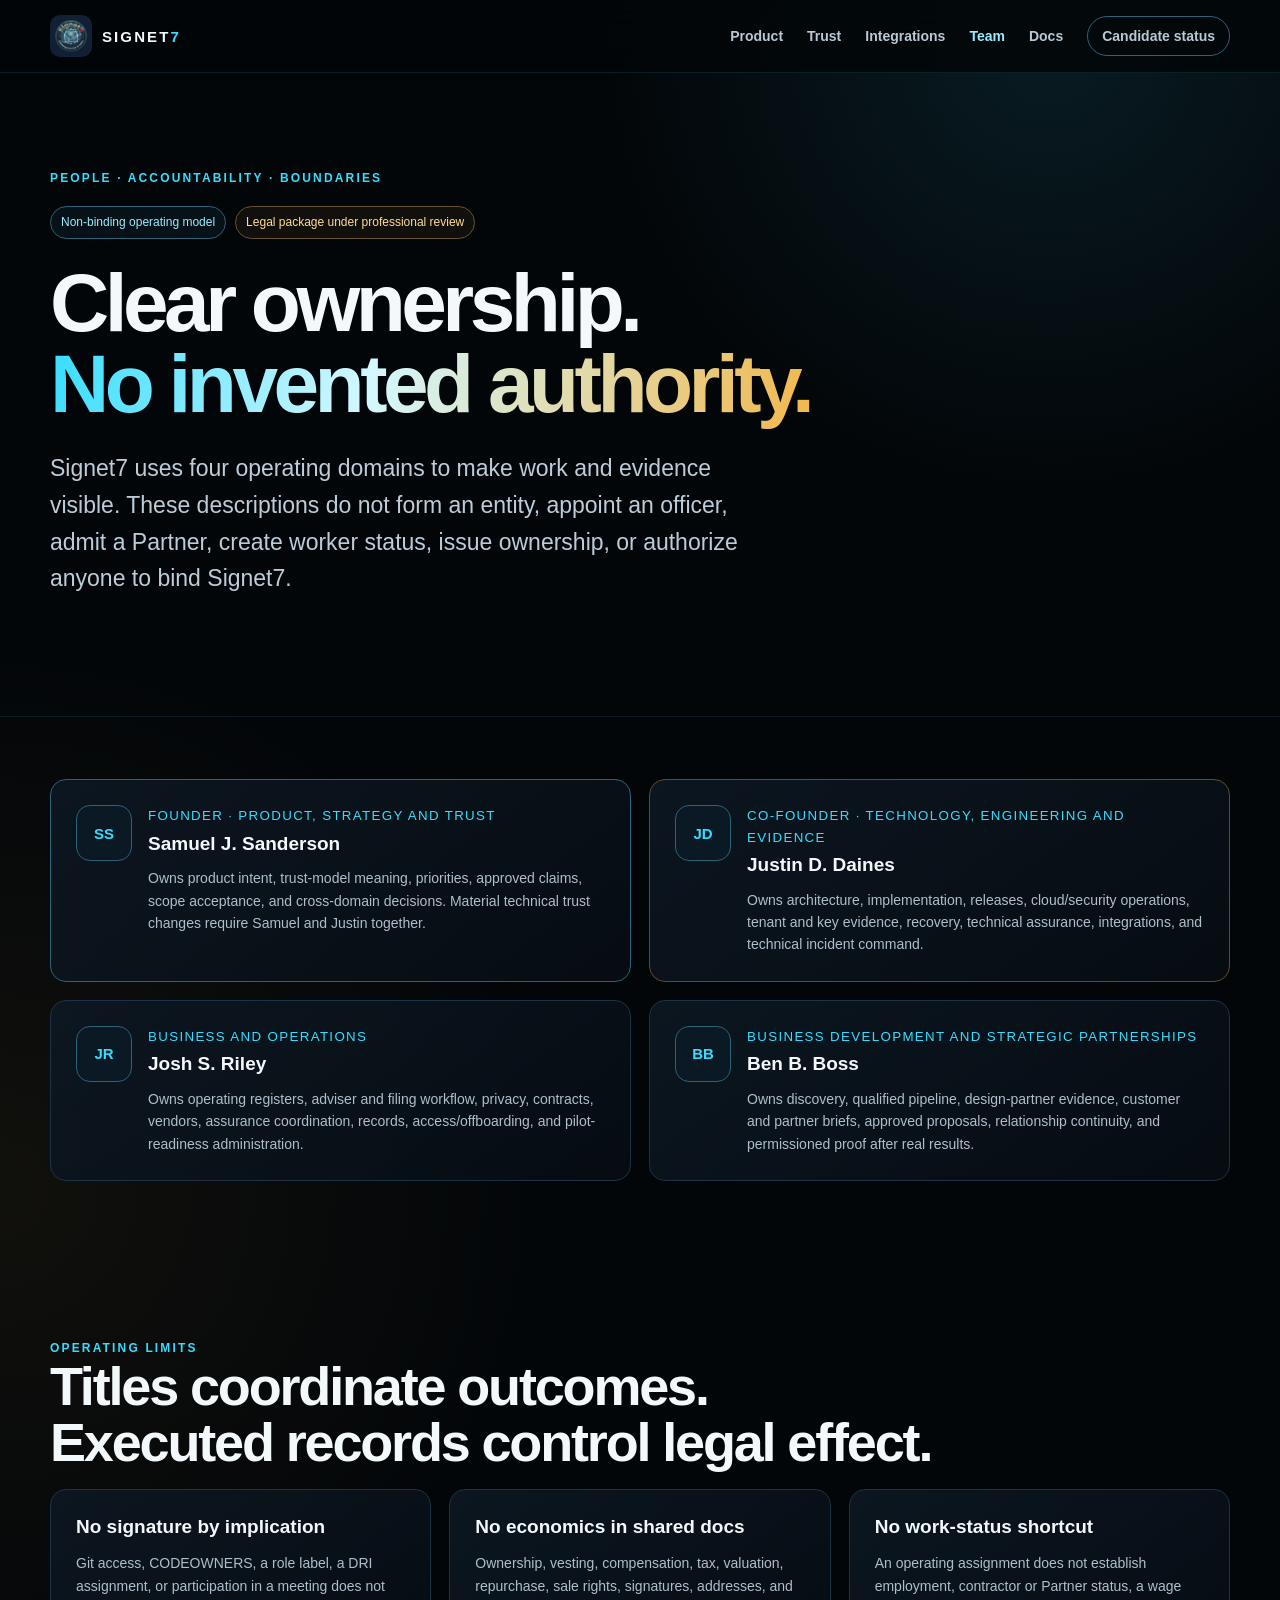
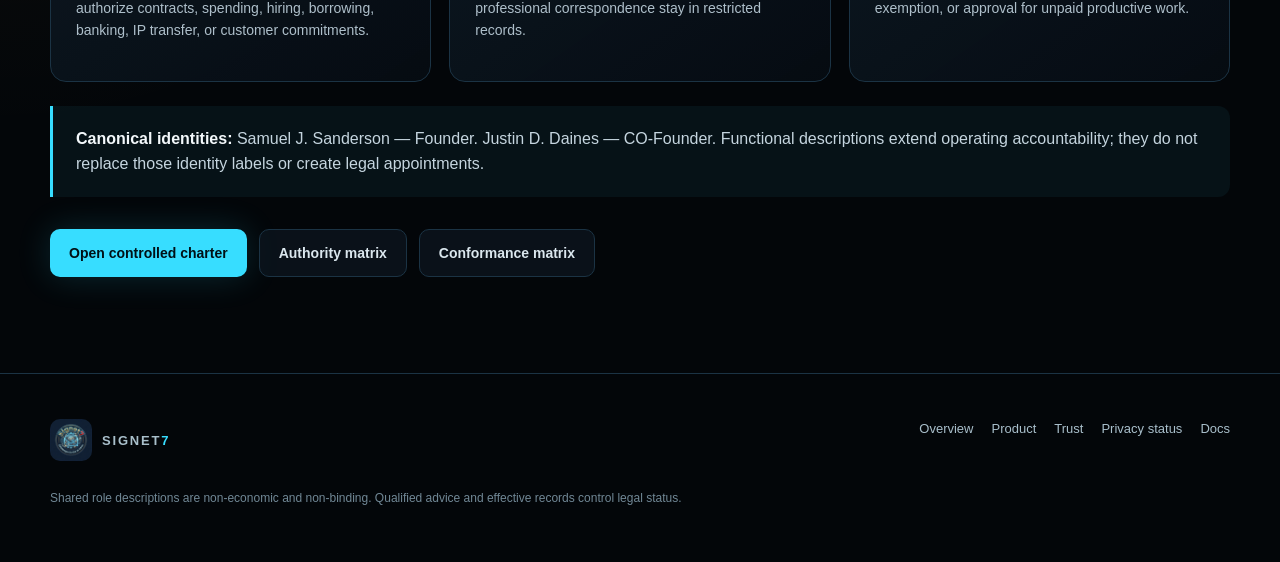
==== about.html @ 8a19af4c "Initial public site: sanitized export of Signet7 www/ for signet7.io" ====
<!doctype html>
<html lang="en">
<head>
  <meta charset="utf-8">
  <meta name="viewport" content="width=device-width,initial-scale=1">
  <meta name="description" content="Signet7 operating accountability domains and legal authority boundaries.">
  <meta name="theme-color" content="#030609">
  <title>Team and Accountability | Signet7</title>
  <link rel="icon" type="image/png" href="assets/favicon.png">
  <link rel="apple-touch-icon" href="assets/apple-touch-icon.png">
  <link rel="stylesheet" href="assets/site.css">
</head>
<body>
  <header class="site-header">
    <nav class="nav container" aria-label="Primary">
      <a class="brand" href="index.html"><img src="assets/apple-touch-icon.png" alt=""><span>SIGNET<strong>7</strong></span></a>
      <div class="nav-links"><a href="product.html">Product</a><a href="trust.html">Trust</a><a href="integrations.html">Integrations</a><a href="about.html" aria-current="page">Team</a><a href="docs.html">Docs</a><a class="nav-cta" href="docs.html">Candidate status</a></div>
    </nav>
  </header>

  <main>
    <section class="section">
      <div class="container">
        <div class="eyebrow">People · accountability · boundaries</div>
        <div class="badge-row"><span class="badge cyan">Non-binding operating model</span><span class="badge gold">Legal package under professional review</span></div>
        <h1>Clear ownership.<br><span class="gradient-text">No invented authority.</span></h1>
        <p class="hero-copy">Signet7 uses four operating domains to make work and evidence visible. These descriptions do not form an entity, appoint an officer, admit a Partner, create worker status, issue ownership, or authorize anyone to bind Signet7.</p>
      </div>
    </section>

    <section class="section tight section-line">
      <div class="container grid-2">
        <article class="card hot person"><div class="avatar">SS</div><div><small>Founder · product, strategy and trust</small><h3>Samuel J. Sanderson</h3><p>Owns product intent, trust-model meaning, priorities, approved claims, scope acceptance, and cross-domain decisions. Material technical trust changes require Samuel and Justin together.</p></div></article>
        <article class="card gold person"><div class="avatar">JD</div><div><small>CO-Founder · technology, engineering and evidence</small><h3>Justin D. Daines</h3><p>Owns architecture, implementation, releases, cloud/security operations, tenant and key evidence, recovery, technical assurance, integrations, and technical incident command.</p></div></article>
        <article class="card person"><div class="avatar">JR</div><div><small>Business and operations</small><h3>Josh S. Riley</h3><p>Owns operating registers, adviser and filing workflow, privacy, contracts, vendors, assurance coordination, records, access/offboarding, and pilot-readiness administration.</p></div></article>
        <article class="card person"><div class="avatar">BB</div><div><small>Business development and strategic partnerships</small><h3>Ben B. Boss</h3><p>Owns discovery, qualified pipeline, design-partner evidence, customer and partner briefs, approved proposals, relationship continuity, and permissioned proof after real results.</p></div></article>
      </div>
    </section>

    <section class="section">
      <div class="container">
        <div class="eyebrow">Operating limits</div>
        <h2>Titles coordinate outcomes.<br>Executed records control legal effect.</h2>
        <div class="grid-3">
          <article class="card"><h3>No signature by implication</h3><p>Git access, CODEOWNERS, a role label, a DRI assignment, or participation in a meeting does not authorize contracts, spending, hiring, borrowing, banking, IP transfer, or customer commitments.</p></article>
          <article class="card"><h3>No economics in shared docs</h3><p>Ownership, vesting, compensation, tax, valuation, repurchase, sale rights, signatures, addresses, and professional correspondence stay in restricted records.</p></article>
          <article class="card"><h3>No work-status shortcut</h3><p>An operating assignment does not establish employment, contractor or Partner status, a wage exemption, or approval for unpaid productive work.</p></article>
        </div>
        <div class="notice" style="margin-top:24px"><strong>Canonical identities:</strong> Samuel J. Sanderson — Founder. Justin D. Daines — CO-Founder. Functional descriptions extend operating accountability; they do not replace those identity labels or create legal appointments.</div>
        <div class="actions"><a class="button primary" href="docs.html">Open controlled charter</a><a class="button secondary" href="docs.html">Authority matrix</a><a class="button secondary" href="docs.html">Conformance matrix</a></div>
      </div>
    </section>
  </main>

  <footer class="footer"><div class="container footer-grid"><div><a class="brand" href="index.html"><img src="assets/apple-touch-icon.png" alt=""><span>SIGNET<strong>7</strong></span></a><div class="legal-note">Shared role descriptions are non-economic and non-binding. Qualified advice and effective records control legal status.</div></div><div class="footer-links"><a href="index.html">Overview</a><a href="product.html">Product</a><a href="trust.html">Trust</a><a href="privacy.html">Privacy status</a><a href="docs.html">Docs</a></div></div></footer>
</body>
</html>
---- assets/site.css ----
:root {
  --ink: #030609;
  --ink-2: #071019;
  --panel: #0a121b;
  --panel-2: #0d1823;
  --line: #1b3344;
  --line-hot: #2b637a;
  --text: #f3f8fb;
  --muted: #93a9b8;
  --cyan: #37ddff;
  --cyan-soft: #9aecff;
  --gold: #f2b84b;
  --orange: #ff7a2f;
  --green: #59d99e;
  --red: #ff7c80;
  --max: 1180px;
}

* { box-sizing: border-box; }
html { scroll-behavior: smooth; }
body {
  margin: 0;
  background:
    radial-gradient(circle at 82% 2%, rgba(55, 221, 255, .10), transparent 28rem),
    radial-gradient(circle at 0 55%, rgba(242, 184, 75, .06), transparent 34rem),
    var(--ink);
  color: var(--text);
  font-family: Inter, "Segoe UI", Arial, sans-serif;
  line-height: 1.6;
  -webkit-font-smoothing: antialiased;
}

a { color: inherit; }
a:focus-visible { outline: 3px solid var(--gold); outline-offset: 4px; border-radius: 4px; }
img { max-width: 100%; }
.container { width: min(calc(100% - 40px), var(--max)); margin: 0 auto; }

.site-header {
  position: sticky;
  top: 0;
  z-index: 50;
  background: rgba(3, 6, 9, .86);
  border-bottom: 1px solid rgba(55, 221, 255, .12);
  backdrop-filter: blur(18px);
}
.nav {
  min-height: 72px;
  display: flex;
  align-items: center;
  justify-content: space-between;
  gap: 28px;
}
.brand {
  display: inline-flex;
  align-items: center;
  gap: 10px;
  text-decoration: none;
  font: 800 15px/1 Montserrat, "Segoe UI", Arial, sans-serif;
  letter-spacing: .14em;
}
.brand img { width: 42px; height: 42px; border-radius: 10px; object-fit: cover; }
.brand strong { color: var(--cyan); }
.nav-links { display: flex; align-items: center; gap: 24px; }
.nav-links a { color: #b9c9d4; text-decoration: none; font-size: 14px; font-weight: 650; }
.nav-links a:hover, .nav-links a[aria-current="page"] { color: var(--cyan-soft); }
.nav-cta { border: 1px solid var(--line-hot); border-radius: 999px; padding: 8px 14px; }

.hero { min-height: 760px; display: grid; align-items: center; padding: 90px 0 72px; }
.hero-grid { display: grid; grid-template-columns: 1.16fr .84fr; gap: 64px; align-items: center; }
.eyebrow { color: var(--cyan); text-transform: uppercase; letter-spacing: .18em; font-size: 12px; font-weight: 850; }
.badge-row { display: flex; flex-wrap: wrap; gap: 9px; margin: 18px 0 24px; }
.badge { border: 1px solid var(--line); border-radius: 999px; color: #b8cbd7; padding: 6px 10px; font-size: 12px; }
.badge.cyan { color: var(--cyan-soft); border-color: var(--line-hot); background: rgba(55, 221, 255, .055); }
.badge.gold { color: #ffdc94; border-color: #66522d; background: rgba(242, 184, 75, .055); }
h1, h2, h3 { font-family: Montserrat, "Segoe UI", Arial, sans-serif; }
h1 { font-size: clamp(48px, 7vw, 82px); line-height: .98; letter-spacing: -.055em; margin: 0 0 26px; }
h2 { font-size: clamp(32px, 4.5vw, 54px); line-height: 1.04; letter-spacing: -.04em; margin: 0 0 18px; }
h3 { font-size: 19px; line-height: 1.25; margin: 0 0 12px; }
.gradient-text { background: linear-gradient(100deg, var(--cyan), #d3f8ff 42%, var(--gold)); color: transparent; -webkit-background-clip: text; background-clip: text; }
.hero-copy { color: #bccdd8; font-size: clamp(18px, 2.1vw, 23px); max-width: 720px; }
.actions { display: flex; flex-wrap: wrap; gap: 12px; margin-top: 32px; }
.button { display: inline-flex; align-items: center; justify-content: center; min-height: 48px; padding: 0 19px; border-radius: 10px; text-decoration: none; font-weight: 800; font-size: 14px; }
.button.primary { background: var(--cyan); color: #001016; box-shadow: 0 0 34px rgba(55, 221, 255, .16); }
.button.secondary { border: 1px solid var(--line); color: #dbe7ee; background: rgba(12, 22, 31, .76); }
.button:hover { transform: translateY(-1px); }

.evidence-card { position: relative; border: 1px solid var(--line-hot); border-radius: 22px; background: linear-gradient(145deg, rgba(13, 24, 35, .96), rgba(5, 10, 15, .98)); padding: 28px; box-shadow: 0 34px 100px rgba(0, 0, 0, .4); }
.evidence-card::before { content: ""; position: absolute; inset: -1px; border-radius: 22px; padding: 1px; background: linear-gradient(145deg, rgba(55,221,255,.5), transparent 45%, rgba(242,184,75,.26)); pointer-events: none; mask: linear-gradient(#000 0 0) content-box, linear-gradient(#000 0 0); mask-composite: exclude; }
.terminal-head { display: flex; align-items: center; justify-content: space-between; color: #7f98a8; font: 12px/1.2 Consolas, monospace; border-bottom: 1px solid var(--line); padding-bottom: 15px; }
.dots { display: flex; gap: 6px; }
.dots i { width: 8px; height: 8px; border-radius: 50%; background: #284050; }
.signal { display: grid; grid-template-columns: auto 1fr; gap: 13px; padding: 17px 0; border-bottom: 1px solid #142736; }
.signal:last-child { border-bottom: 0; }
.signal code { color: var(--gold); font-size: 12px; }
.signal b { display: block; font-size: 14px; margin-bottom: 2px; }
.signal span { display: block; color: var(--muted); font-size: 12px; }
.signal .ok { color: var(--green); }

.section { padding: 96px 0; }
.section.tight { padding: 62px 0; }
.section-line { border-top: 1px solid rgba(55,221,255,.10); }
.section-intro { max-width: 760px; color: #b3c5d1; font-size: 18px; margin-bottom: 42px; }
.grid-2 { display: grid; grid-template-columns: repeat(2, 1fr); gap: 18px; }
.grid-3 { display: grid; grid-template-columns: repeat(3, 1fr); gap: 18px; }
.grid-4 { display: grid; grid-template-columns: repeat(4, 1fr); gap: 18px; }
.card { border: 1px solid var(--line); border-radius: 16px; padding: 25px; background: linear-gradient(145deg, rgba(13, 24, 35, .88), rgba(6, 12, 18, .95)); }
.card.hot { border-color: var(--line-hot); }
.card.gold { border-color: #5e4c2c; }
.card p, .card li { color: #aebfca; font-size: 14px; }
.card ul { margin: 14px 0 0; padding-left: 20px; }
.card li { margin-bottom: 8px; }
.icon { width: 38px; height: 38px; display: grid; place-items: center; border: 1px solid var(--line-hot); border-radius: 10px; color: var(--cyan); background: rgba(55,221,255,.06); font: 800 13px/1 Consolas, monospace; margin-bottom: 18px; }

.flow { display: grid; grid-template-columns: repeat(5, 1fr); gap: 8px; }
.flow-step { position: relative; min-height: 156px; padding: 20px; border: 1px solid var(--line); border-radius: 14px; background: rgba(10, 18, 27, .78); }
.flow-step:not(:last-child)::after { content: "→"; position: absolute; top: 50%; right: -13px; color: var(--cyan); font-weight: 900; z-index: 2; }
.flow-step b { display: block; color: var(--cyan-soft); text-transform: uppercase; letter-spacing: .12em; font-size: 11px; margin-bottom: 9px; }
.flow-step span { color: #afc0cb; font-size: 13px; }

.truth-grid { display: grid; grid-template-columns: 1fr 1fr; gap: 22px; }
.truth { border-radius: 18px; padding: 28px; }
.truth.yes { border: 1px solid #245a47; background: rgba(38, 116, 82, .08); }
.truth.no { border: 1px solid #604328; background: rgba(176, 105, 37, .07); }
.truth h3 { color: var(--green); }
.truth.no h3 { color: var(--gold); }
.truth ul { margin: 15px 0 0; padding-left: 20px; }
.truth li { color: #b4c5cf; margin-bottom: 8px; }

.notice { border-left: 3px solid var(--cyan); background: rgba(55,221,255,.055); border-radius: 0 12px 12px 0; padding: 20px 23px; color: #c5d5df; }
.notice.gold { border-color: var(--gold); background: rgba(242,184,75,.055); }
.notice strong { color: var(--text); }

.person { display: grid; grid-template-columns: 56px 1fr; gap: 16px; align-items: start; }
.avatar { width: 56px; height: 56px; border: 1px solid var(--line-hot); border-radius: 14px; display: grid; place-items: center; color: var(--cyan); font: 850 15px/1 Montserrat, sans-serif; background: #0a1923; }
.person small { display: block; color: var(--cyan); text-transform: uppercase; letter-spacing: .1em; margin-bottom: 5px; }
.person p { margin: 7px 0 0; }

.footer { border-top: 1px solid var(--line); padding: 45px 0 54px; color: #8097a6; }
.footer-grid { display: grid; grid-template-columns: 1.2fr .8fr; gap: 30px; }
.footer-links { display: flex; flex-wrap: wrap; justify-content: flex-end; gap: 18px; }
.footer a { color: #a9bfcb; text-decoration: none; font-size: 13px; }
.legal-note { margin-top: 20px; font-size: 12px; color: #718896; }

.prose { max-width: 820px; }
.prose p, .prose li { color: #b7c8d2; }
.prose h2 { margin-top: 58px; }
.prose h3 { margin-top: 30px; }
.prose a { color: var(--cyan-soft); }

.page-hero { padding: 118px 0 82px; border-bottom: 1px solid rgba(55,221,255,.10); }
.page-hero h1 { max-width: 900px; }
.page-hero .hero-copy { max-width: 820px; }
.page-band { padding: 34px 0; border-bottom: 1px solid rgba(55,221,255,.10); background: rgba(7,16,25,.62); }
.proof-rail { display: grid; grid-template-columns: repeat(4, 1fr); gap: 12px; }
.proof-item { min-height: 112px; padding: 18px; border: 1px solid var(--line); border-radius: 12px; background: rgba(10,18,27,.75); }
.proof-item b { display: block; color: var(--cyan-soft); font: 800 11px/1.4 Consolas, monospace; letter-spacing: .09em; text-transform: uppercase; }
.proof-item span { display: block; margin-top: 8px; color: var(--muted); font-size: 12px; }
.split { display: grid; grid-template-columns: 1.05fr .95fr; gap: 46px; align-items: start; }
.code-panel { overflow: hidden; border: 1px solid var(--line-hot); border-radius: 16px; background: #061019; box-shadow: 0 26px 70px rgba(0,0,0,.36); }
.code-head { padding: 13px 17px; border-bottom: 1px solid var(--line); color: #7f98a8; font: 11px/1.4 Consolas, monospace; letter-spacing: .08em; text-transform: uppercase; }
.code-panel pre { margin: 0; padding: 22px; overflow-x: auto; color: #c9d9e2; font: 13px/1.7 Consolas, monospace; }
.code-panel pre:focus-visible { outline: 3px solid var(--gold); outline-offset: -4px; }
.scope-list { display: grid; gap: 10px; margin-top: 24px; }
.scope-row { display: grid; grid-template-columns: 92px 1fr; gap: 16px; padding: 15px 0; border-bottom: 1px solid var(--line); }
.scope-row b { color: var(--cyan-soft); font: 800 11px/1.5 Consolas, monospace; letter-spacing: .06em; text-transform: uppercase; }
.scope-row span { color: #afc1cc; font-size: 14px; }
.doc-list { display: grid; gap: 12px; }
.doc-link { display: grid; grid-template-columns: 52px 1fr auto; gap: 17px; align-items: center; padding: 18px; border: 1px solid var(--line); border-radius: 13px; text-decoration: none; background: rgba(10,18,27,.72); }
.doc-link:hover { border-color: var(--line-hot); background: rgba(13,24,35,.9); }
.doc-link .doc-num { width: 42px; height: 42px; display: grid; place-items: center; border: 1px solid var(--line-hot); border-radius: 10px; color: var(--cyan); font: 800 11px/1 Consolas, monospace; }
.doc-link b { display: block; color: var(--text); }
.doc-link small { display: block; color: var(--muted); margin-top: 3px; }
.doc-link .arrow { color: var(--cyan); font-weight: 900; }
.status-key { display: inline-flex; align-items: center; gap: 8px; color: var(--muted); font-size: 12px; }
.status-key::before { content: ""; width: 8px; height: 8px; border-radius: 50%; background: var(--gold); box-shadow: 0 0 15px rgba(242,184,75,.28); }
.status-key.ok::before { background: var(--green); box-shadow: 0 0 15px rgba(89,217,158,.28); }
.mini-label { color: var(--cyan); font: 800 10px/1.4 Consolas, monospace; letter-spacing: .12em; text-transform: uppercase; }
.feature-stack { display: grid; gap: 18px; }
.feature-row { display: grid; grid-template-columns: 46px 1fr; gap: 17px; padding: 20px; border: 1px solid var(--line); border-radius: 14px; background: rgba(10,18,27,.72); }
.feature-row .icon { margin: 0; }
.feature-row p { color: var(--muted); font-size: 14px; margin: 5px 0 0; }
.integration-grid { display: grid; grid-template-columns: repeat(5, 1fr); gap: 12px; }
.integration-chip { padding: 17px; border: 1px solid var(--line); border-radius: 12px; background: rgba(10,18,27,.72); text-align: center; }
.integration-chip b { display: block; color: var(--text); }
.integration-chip span { display: block; margin-top: 5px; color: var(--muted); font-size: 11px; }

@media (max-width: 900px) {
  .nav { min-height: auto; padding: 12px 0; flex-wrap: wrap; }
  .nav-links { width: 100%; order: 2; overflow-x: auto; padding: 2px 0 7px; gap: 18px; scrollbar-width: thin; }
  .nav-links a { white-space: nowrap; }
  .hero { min-height: auto; padding-top: 70px; }
  .hero-grid, .grid-4, .flow, .proof-rail, .integration-grid { grid-template-columns: 1fr 1fr; }
  .grid-3 { grid-template-columns: 1fr 1fr; }
  .split { grid-template-columns: 1fr; }
  .flow-step:not(:last-child)::after { display: none; }
}

@media (max-width: 640px) {
  .container { width: min(calc(100% - 28px), var(--max)); }
  .hero-grid, .grid-2, .grid-3, .grid-4, .truth-grid, .flow, .footer-grid, .proof-rail, .integration-grid { grid-template-columns: 1fr; }
  h1 { font-size: 46px; }
  .section { padding: 72px 0; }
  .page-hero { padding: 76px 0 58px; }
  .footer-links { justify-content: flex-start; }
  .nav-cta { padding: 7px 10px; }
  .scope-row { grid-template-columns: 1fr; gap: 4px; }
  .doc-link { grid-template-columns: 44px 1fr; }
  .doc-link .arrow { display: none; }
}
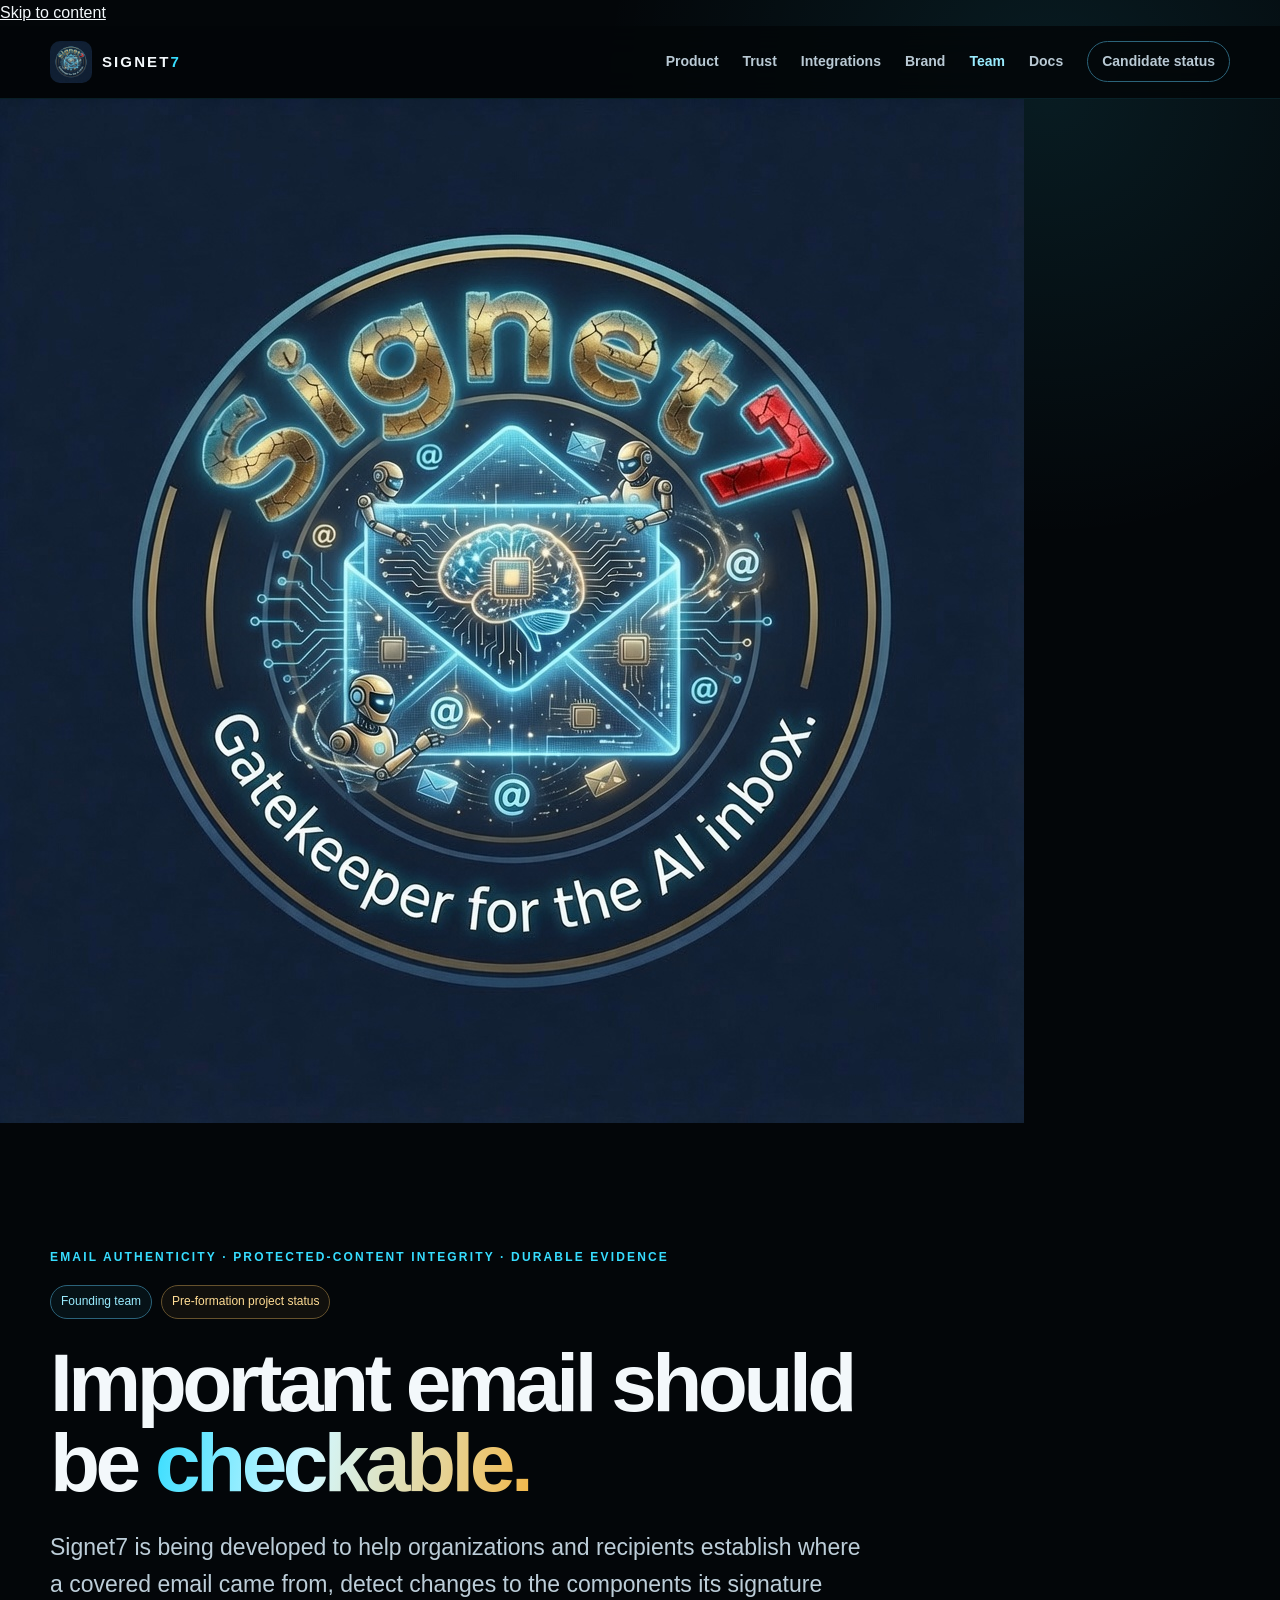
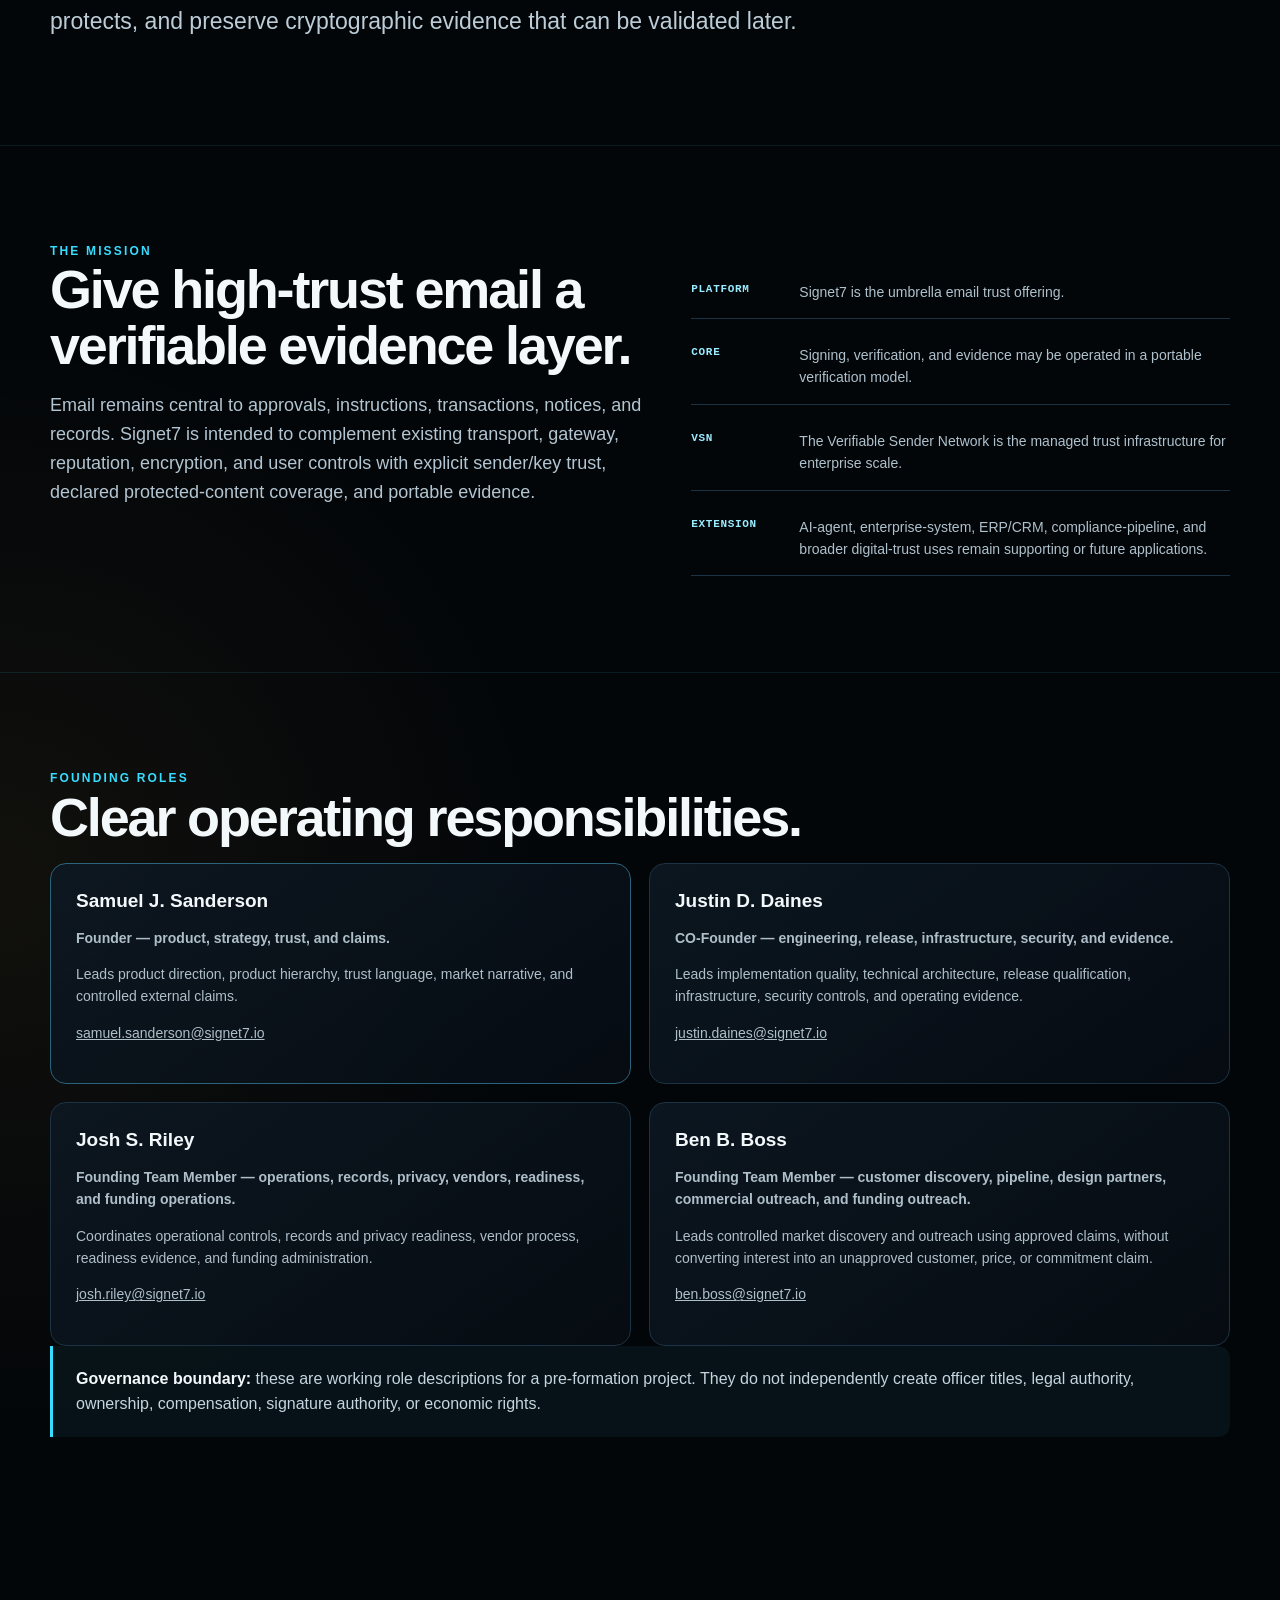
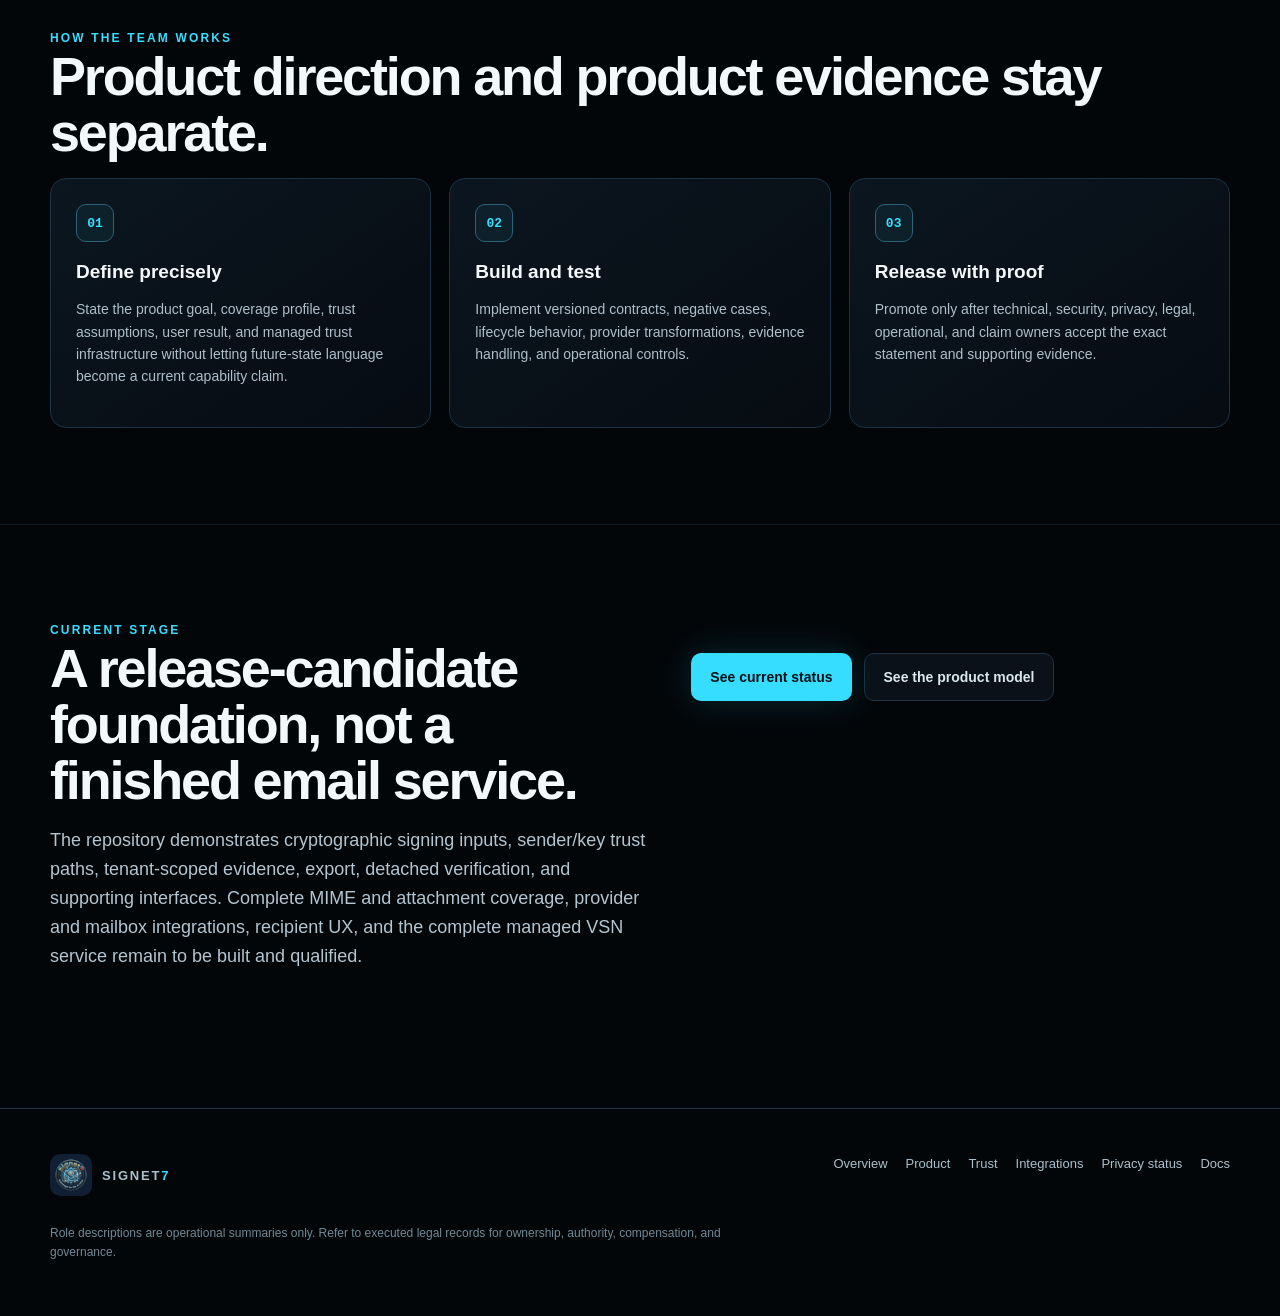
==== commit 323e875f: "brand: refresh about.html with email-first circular identity" ====
--- a/about.html
+++ b/about.html
@@ -3,55 +3,138 @@
 <head>
   <meta charset="utf-8">
   <meta name="viewport" content="width=device-width,initial-scale=1">
-  <meta name="description" content="Signet7 operating accountability domains and legal authority boundaries.">
+  <meta name="description" content="Meet the Signet7 founding team and the mission to make important email independently verifiable and tamper-evident.">
   <meta name="theme-color" content="#030609">
-  <title>Team and Accountability | Signet7</title>
+  <title>Team and Mission | Signet7</title>
   <link rel="icon" type="image/png" href="assets/favicon.png">
   <link rel="apple-touch-icon" href="assets/apple-touch-icon.png">
   <link rel="stylesheet" href="assets/site.css">
 </head>
 <body>
+  <a class="skip-link" href="#main-content">Skip to content</a>
   <header class="site-header">
     <nav class="nav container" aria-label="Primary">
-      <a class="brand" href="index.html"><img src="assets/apple-touch-icon.png" alt=""><span>SIGNET<strong>7</strong></span></a>
-      <div class="nav-links"><a href="product.html">Product</a><a href="trust.html">Trust</a><a href="integrations.html">Integrations</a><a href="about.html" aria-current="page">Team</a><a href="docs.html">Docs</a><a class="nav-cta" href="docs.html">Candidate status</a></div>
+      <a class="brand" href="index.html"><img src="assets/signet7-logo.png" alt="Signet7 circular S7 seal"><span>SIGNET<strong>7</strong></span></a>
+      <div class="nav-links">
+        <a href="product.html">Product</a>
+        <a href="trust.html">Trust</a>
+        <a href="integrations.html">Integrations</a>
+        <a href="brand.html">Brand</a>
+        <a href="about.html" aria-current="page">Team</a>
+        <a href="docs.html">Docs</a>
+        <a class="nav-cta" href="docs.html">Candidate status</a>
+      </div>
     </nav>
   </header>
 
-  <main>
-    <section class="section">
+  <main id="main-content">
+    <div class="brand-halo" aria-hidden="true"><img src="assets/signet7-logo.png" alt=""></div>
+    <section class="page-hero">
       <div class="container">
-        <div class="eyebrow">People · accountability · boundaries</div>
-        <div class="badge-row"><span class="badge cyan">Non-binding operating model</span><span class="badge gold">Legal package under professional review</span></div>
-        <h1>Clear ownership.<br><span class="gradient-text">No invented authority.</span></h1>
-        <p class="hero-copy">Signet7 uses four operating domains to make work and evidence visible. These descriptions do not form an entity, appoint an officer, admit a Partner, create worker status, issue ownership, or authorize anyone to bind Signet7.</p>
+        <div class="eyebrow">Email authenticity · protected-content integrity · durable evidence</div>
+        <div class="badge-row">
+          <span class="badge cyan">Founding team</span>
+          <span class="badge gold">Pre-formation project status</span>
+        </div>
+        <h1>Important email should be <span class="gradient-text">checkable.</span></h1>
+        <p class="hero-copy">Signet7 is being developed to help organizations and recipients establish where a covered email came from, detect changes to the components its signature protects, and preserve cryptographic evidence that can be validated later.</p>
       </div>
     </section>
 
-    <section class="section tight section-line">
-      <div class="container grid-2">
-        <article class="card hot person"><div class="avatar">SS</div><div><small>Founder · product, strategy and trust</small><h3>Samuel J. Sanderson</h3><p>Owns product intent, trust-model meaning, priorities, approved claims, scope acceptance, and cross-domain decisions. Material technical trust changes require Samuel and Justin together.</p></div></article>
-        <article class="card gold person"><div class="avatar">JD</div><div><small>CO-Founder · technology, engineering and evidence</small><h3>Justin D. Daines</h3><p>Owns architecture, implementation, releases, cloud/security operations, tenant and key evidence, recovery, technical assurance, integrations, and technical incident command.</p></div></article>
-        <article class="card person"><div class="avatar">JR</div><div><small>Business and operations</small><h3>Josh S. Riley</h3><p>Owns operating registers, adviser and filing workflow, privacy, contracts, vendors, assurance coordination, records, access/offboarding, and pilot-readiness administration.</p></div></article>
-        <article class="card person"><div class="avatar">BB</div><div><small>Business development and strategic partnerships</small><h3>Ben B. Boss</h3><p>Owns discovery, qualified pipeline, design-partner evidence, customer and partner briefs, approved proposals, relationship continuity, and permissioned proof after real results.</p></div></article>
+    <section class="section">
+      <div class="container split">
+        <div>
+          <div class="eyebrow">The mission</div>
+          <h2>Give high-trust email a verifiable evidence layer.</h2>
+          <p class="section-intro">Email remains central to approvals, instructions, transactions, notices, and records. Signet7 is intended to complement existing transport, gateway, reputation, encryption, and user controls with explicit sender/key trust, declared protected-content coverage, and portable evidence.</p>
+        </div>
+        <div class="scope-list">
+          <div class="scope-row"><b>Platform</b><span>Signet7 is the umbrella email trust offering.</span></div>
+          <div class="scope-row"><b>Core</b><span>Signing, verification, and evidence may be operated in a portable verification model.</span></div>
+          <div class="scope-row"><b>VSN</b><span>The Verifiable Sender Network is the managed trust infrastructure for enterprise scale.</span></div>
+          <div class="scope-row"><b>Extension</b><span>AI-agent, enterprise-system, ERP/CRM, compliance-pipeline, and broader digital-trust uses remain supporting or future applications.</span></div>
+        </div>
+      </div>
+    </section>
+
+    <section class="section section-line">
+      <div class="container">
+        <div class="eyebrow">Founding roles</div>
+        <h2>Clear operating responsibilities.</h2>
+        <div class="grid-2">
+          <article class="card hot">
+            <h3>Samuel J. Sanderson</h3>
+            <p><strong>Founder — product, strategy, trust, and claims.</strong></p>
+            <p>Leads product direction, product hierarchy, trust language, market narrative, and controlled external claims.</p>
+            <p><a href="mailto:samuel.sanderson@signet7.io">samuel.sanderson@signet7.io</a></p>
+          </article>
+          <article class="card">
+            <h3>Justin D. Daines</h3>
+            <p><strong>CO-Founder — engineering, release, infrastructure, security, and evidence.</strong></p>
+            <p>Leads implementation quality, technical architecture, release qualification, infrastructure, security controls, and operating evidence.</p>
+            <p><a href="mailto:justin.daines@signet7.io">justin.daines@signet7.io</a></p>
+          </article>
+          <article class="card">
+            <h3>Josh S. Riley</h3>
+            <p><strong>Founding Team Member — operations, records, privacy, vendors, readiness, and funding operations.</strong></p>
+            <p>Coordinates operational controls, records and privacy readiness, vendor process, readiness evidence, and funding administration.</p>
+            <p><a href="mailto:josh.riley@signet7.io">josh.riley@signet7.io</a></p>
+          </article>
+          <article class="card">
+            <h3>Ben B. Boss</h3>
+            <p><strong>Founding Team Member — customer discovery, pipeline, design partners, commercial outreach, and funding outreach.</strong></p>
+            <p>Leads controlled market discovery and outreach using approved claims, without converting interest into an unapproved customer, price, or commitment claim.</p>
+            <p><a href="mailto:ben.boss@signet7.io">ben.boss@signet7.io</a></p>
+          </article>
+        </div>
+        <div class="notice"><strong>Governance boundary:</strong> these are working role descriptions for a pre-formation project. They do not independently create officer titles, legal authority, ownership, compensation, signature authority, or economic rights.</div>
       </div>
     </section>
 
     <section class="section">
       <div class="container">
-        <div class="eyebrow">Operating limits</div>
-        <h2>Titles coordinate outcomes.<br>Executed records control legal effect.</h2>
+        <div class="eyebrow">How the team works</div>
+        <h2>Product direction and product evidence stay separate.</h2>
         <div class="grid-3">
-          <article class="card"><h3>No signature by implication</h3><p>Git access, CODEOWNERS, a role label, a DRI assignment, or participation in a meeting does not authorize contracts, spending, hiring, borrowing, banking, IP transfer, or customer commitments.</p></article>
-          <article class="card"><h3>No economics in shared docs</h3><p>Ownership, vesting, compensation, tax, valuation, repurchase, sale rights, signatures, addresses, and professional correspondence stay in restricted records.</p></article>
-          <article class="card"><h3>No work-status shortcut</h3><p>An operating assignment does not establish employment, contractor or Partner status, a wage exemption, or approval for unpaid productive work.</p></article>
+          <article class="card">
+            <div class="icon">01</div>
+            <h3>Define precisely</h3>
+            <p>State the product goal, coverage profile, trust assumptions, user result, and managed trust infrastructure without letting future-state language become a current capability claim.</p>
+          </article>
+          <article class="card">
+            <div class="icon">02</div>
+            <h3>Build and test</h3>
+            <p>Implement versioned contracts, negative cases, lifecycle behavior, provider transformations, evidence handling, and operational controls.</p>
+          </article>
+          <article class="card">
+            <div class="icon">03</div>
+            <h3>Release with proof</h3>
+            <p>Promote only after technical, security, privacy, legal, operational, and claim owners accept the exact statement and supporting evidence.</p>
+          </article>
         </div>
-        <div class="notice" style="margin-top:24px"><strong>Canonical identities:</strong> Samuel J. Sanderson — Founder. Justin D. Daines — CO-Founder. Functional descriptions extend operating accountability; they do not replace those identity labels or create legal appointments.</div>
-        <div class="actions"><a class="button primary" href="docs.html">Open controlled charter</a><a class="button secondary" href="docs.html">Authority matrix</a><a class="button secondary" href="docs.html">Conformance matrix</a></div>
+      </div>
+    </section>
+
+    <section class="section section-line">
+      <div class="container split">
+        <div>
+          <div class="eyebrow">Current stage</div>
+          <h2>A release-candidate foundation, not a finished email service.</h2>
+          <p class="section-intro">The repository demonstrates cryptographic signing inputs, sender/key trust paths, tenant-scoped evidence, export, detached verification, and supporting interfaces. Complete MIME and attachment coverage, provider and mailbox integrations, recipient UX, and the complete managed VSN service remain to be built and qualified.</p>
+        </div>
+        <div class="actions">
+          <a class="button primary" href="docs.html">See current status</a>
+          <a class="button secondary" href="product.html">See the product model</a>
+        </div>
       </div>
     </section>
   </main>
 
-  <footer class="footer"><div class="container footer-grid"><div><a class="brand" href="index.html"><img src="assets/apple-touch-icon.png" alt=""><span>SIGNET<strong>7</strong></span></a><div class="legal-note">Shared role descriptions are non-economic and non-binding. Qualified advice and effective records control legal status.</div></div><div class="footer-links"><a href="index.html">Overview</a><a href="product.html">Product</a><a href="trust.html">Trust</a><a href="privacy.html">Privacy status</a><a href="docs.html">Docs</a></div></div></footer>
+  <footer class="footer">
+    <div class="container footer-grid">
+      <div><a class="brand" href="index.html"><img src="assets/signet7-logo.png" alt="Signet7 circular S7 seal"><span>SIGNET<strong>7</strong></span></a><div class="legal-note">Role descriptions are operational summaries only. Refer to executed legal records for ownership, authority, compensation, and governance.</div></div>
+      <div class="footer-links"><a href="index.html">Overview</a><a href="product.html">Product</a><a href="trust.html">Trust</a><a href="integrations.html">Integrations</a><a href="privacy.html">Privacy status</a><a href="docs.html">Docs</a></div>
+    </div>
+  </footer>
 </body>
 </html>
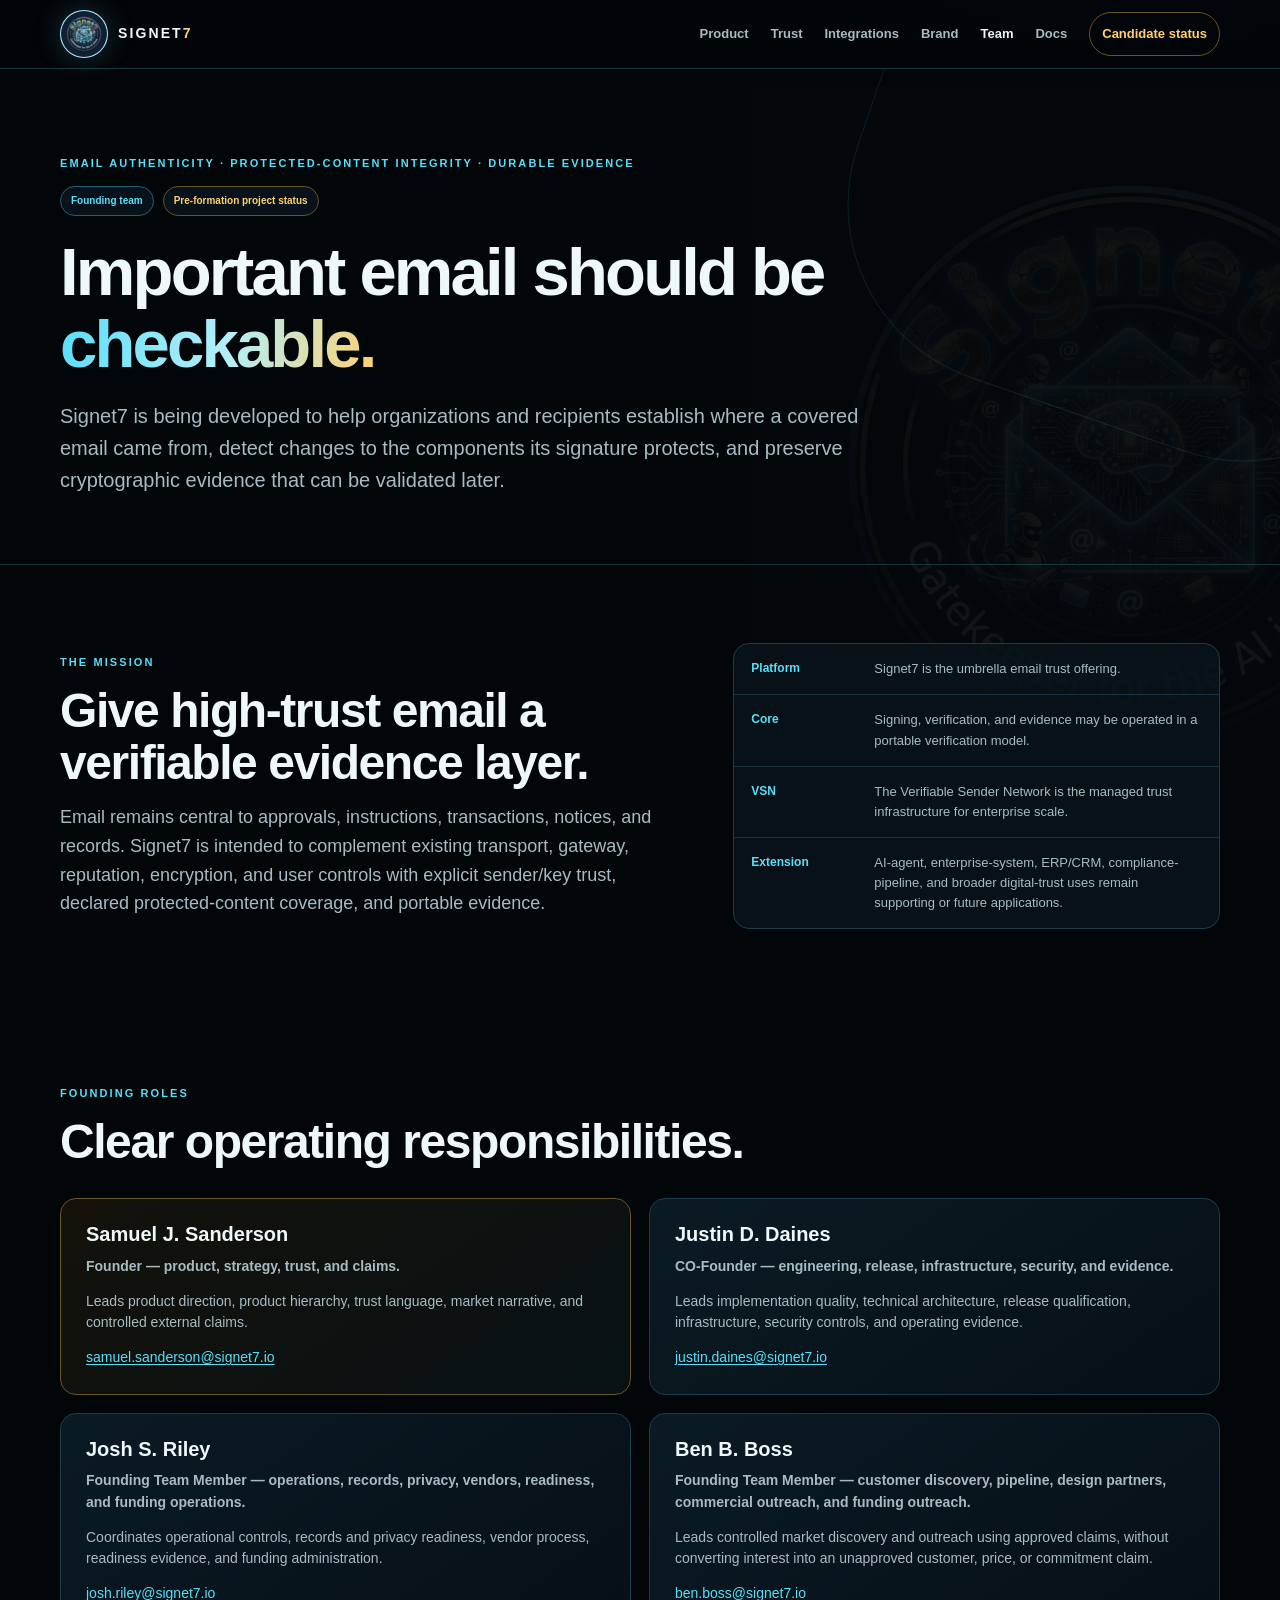
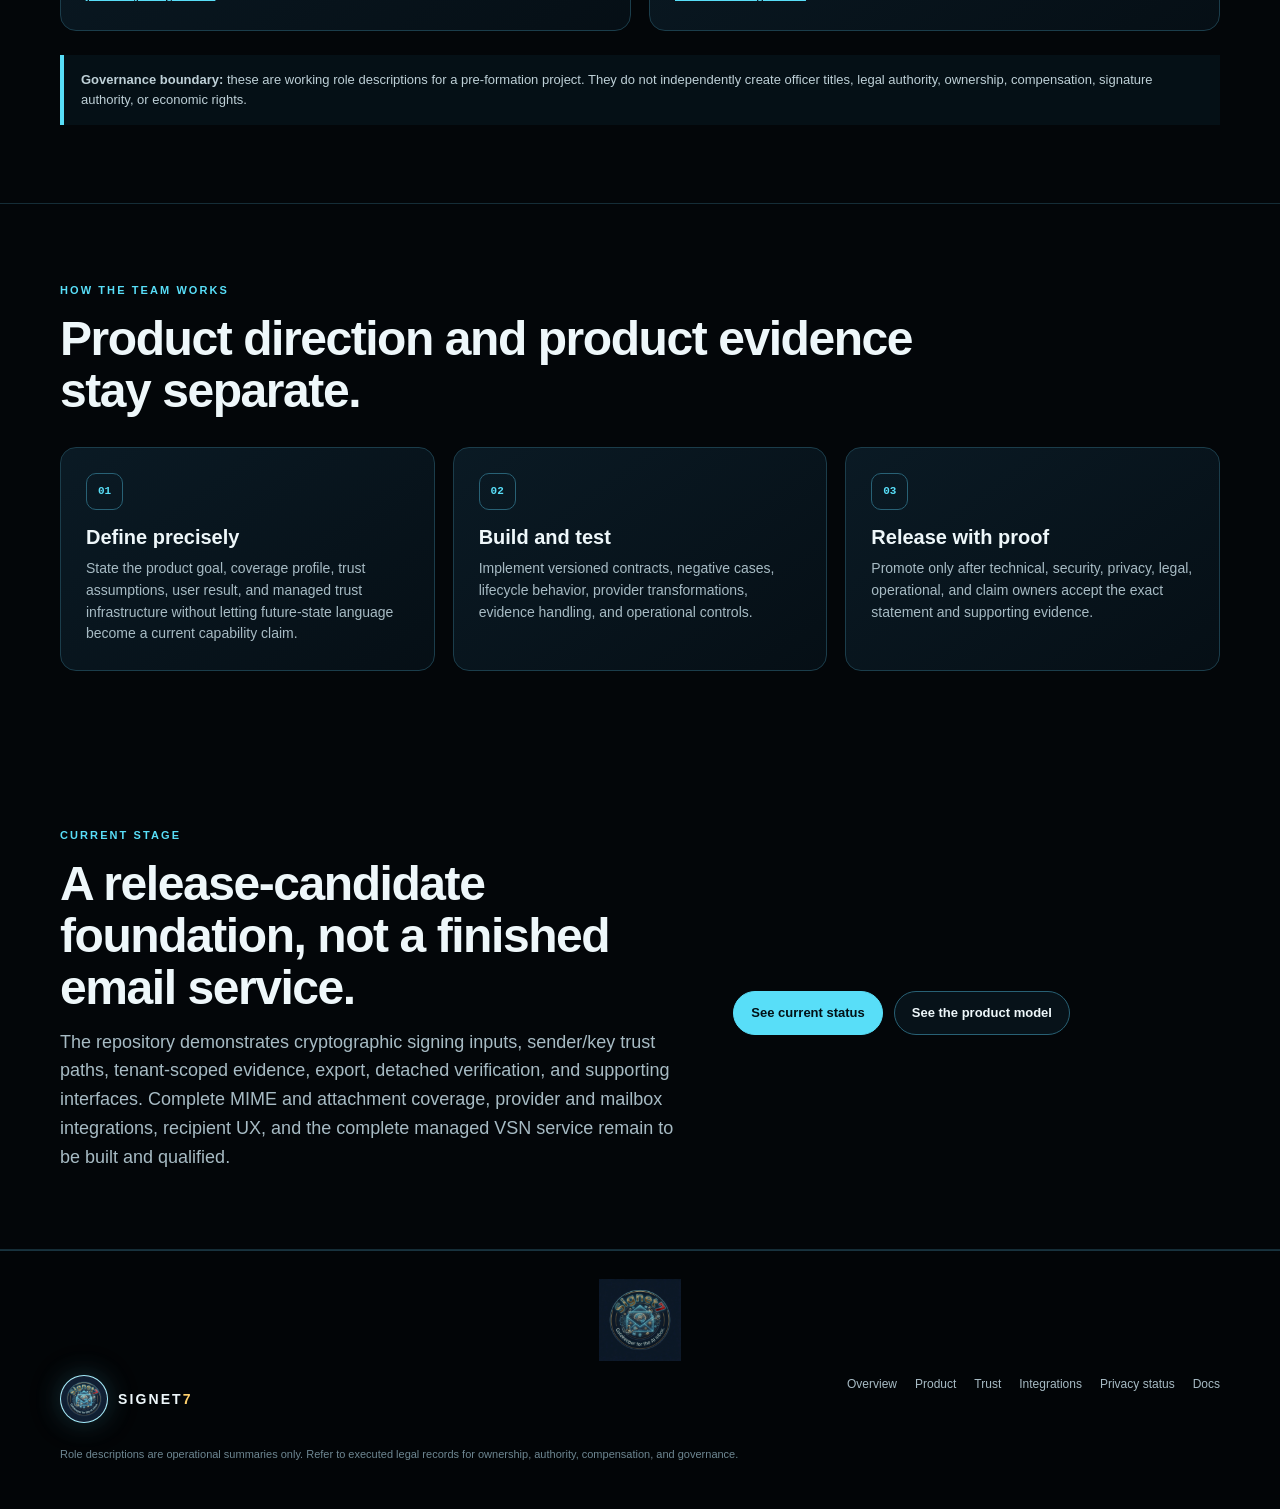
==== commit 131fce01: "brand: validate about.html markup" ====
--- a/about.html
+++ b/about.html
@@ -1,4 +1,4 @@
-<!doctype html>
+<!DOCTYPE html>
 <html lang="en">
 <head>
   <meta charset="utf-8">
--- a/assets/site.css
+++ b/assets/site.css
@@ -1,209 +1,796 @@
 :root {
-  --ink: #030609;
-  --ink-2: #071019;
-  --panel: #0a121b;
-  --panel-2: #0d1823;
-  --line: #1b3344;
-  --line-hot: #2b637a;
-  --text: #f3f8fb;
-  --muted: #93a9b8;
-  --cyan: #37ddff;
-  --cyan-soft: #9aecff;
-  --gold: #f2b84b;
-  --orange: #ff7a2f;
-  --green: #59d99e;
-  --red: #ff7c80;
-  --max: 1180px;
-}
-
-* { box-sizing: border-box; }
-html { scroll-behavior: smooth; }
+  --bg: #030609;
+  --bg-soft: #071119;
+  --panel: #091720;
+  --panel-2: #0c1d27;
+  --line: #1b3d4b;
+  --line-strong: #286175;
+  --ink: #eef7fa;
+  --muted: #a7bbc4;
+  --dim: #6e8792;
+  --cyan: #58def8;
+  --cyan-deep: #138eaa;
+  --gold: #ffd16d;
+  --green: #55d99b;
+  --red: #ff888f;
+  --max: 1160px;
+}
+
+* {
+  box-sizing: border-box;
+}
+
+html {
+  color-scheme: dark;
+  scroll-behavior: smooth;
+}
+
 body {
   margin: 0;
   background:
-    radial-gradient(circle at 82% 2%, rgba(55, 221, 255, .10), transparent 28rem),
-    radial-gradient(circle at 0 55%, rgba(242, 184, 75, .06), transparent 34rem),
-    var(--ink);
-  color: var(--text);
+    radial-gradient(900px 520px at 90% -10%, rgba(39, 152, 181, 0.13), transparent 70%),
+    var(--bg);
+  color: var(--ink);
   font-family: Inter, "Segoe UI", Arial, sans-serif;
-  line-height: 1.6;
+  line-height: 1.55;
   -webkit-font-smoothing: antialiased;
 }
 
-a { color: inherit; }
-a:focus-visible { outline: 3px solid var(--gold); outline-offset: 4px; border-radius: 4px; }
-img { max-width: 100%; }
-.container { width: min(calc(100% - 40px), var(--max)); margin: 0 auto; }
+a {
+  color: var(--cyan);
+  text-decoration-thickness: 1px;
+  text-underline-offset: 0.17em;
+}
+
+a:hover {
+  color: #a6effc;
+}
+
+.skip-link {
+  position: fixed;
+  z-index: 1000;
+  top: 8px;
+  left: 8px;
+  padding: 10px 13px;
+  border-radius: 8px;
+  background: var(--cyan);
+  color: #021116;
+  font-weight: 800;
+  transform: translateY(-150%);
+}
+
+.skip-link:focus {
+  transform: translateY(0);
+}
+
+.container {
+  width: min(var(--max), calc(100% - 48px));
+  margin-inline: auto;
+}
 
 .site-header {
   position: sticky;
+  z-index: 100;
   top: 0;
-  z-index: 50;
-  background: rgba(3, 6, 9, .86);
-  border-bottom: 1px solid rgba(55, 221, 255, .12);
-  backdrop-filter: blur(18px);
-}
+  border-bottom: 1px solid rgba(37, 78, 93, 0.72);
+  background: rgba(3, 6, 9, 0.9);
+  backdrop-filter: blur(14px);
+}
+
 .nav {
-  min-height: 72px;
   display: flex;
+  min-height: 68px;
   align-items: center;
   justify-content: space-between;
-  gap: 28px;
-}
+  gap: 24px;
+}
+
 .brand {
   display: inline-flex;
   align-items: center;
   gap: 10px;
+  color: var(--ink);
+  font-size: 14px;
+  font-weight: 900;
+  letter-spacing: 0.15em;
   text-decoration: none;
-  font: 800 15px/1 Montserrat, "Segoe UI", Arial, sans-serif;
-  letter-spacing: .14em;
-}
-.brand img { width: 42px; height: 42px; border-radius: 10px; object-fit: cover; }
-.brand strong { color: var(--cyan); }
-.nav-links { display: flex; align-items: center; gap: 24px; }
-.nav-links a { color: #b9c9d4; text-decoration: none; font-size: 14px; font-weight: 650; }
-.nav-links a:hover, .nav-links a[aria-current="page"] { color: var(--cyan-soft); }
-.nav-cta { border: 1px solid var(--line-hot); border-radius: 999px; padding: 8px 14px; }
-
-.hero { min-height: 760px; display: grid; align-items: center; padding: 90px 0 72px; }
-.hero-grid { display: grid; grid-template-columns: 1.16fr .84fr; gap: 64px; align-items: center; }
-.eyebrow { color: var(--cyan); text-transform: uppercase; letter-spacing: .18em; font-size: 12px; font-weight: 850; }
-.badge-row { display: flex; flex-wrap: wrap; gap: 9px; margin: 18px 0 24px; }
-.badge { border: 1px solid var(--line); border-radius: 999px; color: #b8cbd7; padding: 6px 10px; font-size: 12px; }
-.badge.cyan { color: var(--cyan-soft); border-color: var(--line-hot); background: rgba(55, 221, 255, .055); }
-.badge.gold { color: #ffdc94; border-color: #66522d; background: rgba(242, 184, 75, .055); }
-h1, h2, h3 { font-family: Montserrat, "Segoe UI", Arial, sans-serif; }
-h1 { font-size: clamp(48px, 7vw, 82px); line-height: .98; letter-spacing: -.055em; margin: 0 0 26px; }
-h2 { font-size: clamp(32px, 4.5vw, 54px); line-height: 1.04; letter-spacing: -.04em; margin: 0 0 18px; }
-h3 { font-size: 19px; line-height: 1.25; margin: 0 0 12px; }
-.gradient-text { background: linear-gradient(100deg, var(--cyan), #d3f8ff 42%, var(--gold)); color: transparent; -webkit-background-clip: text; background-clip: text; }
-.hero-copy { color: #bccdd8; font-size: clamp(18px, 2.1vw, 23px); max-width: 720px; }
-.actions { display: flex; flex-wrap: wrap; gap: 12px; margin-top: 32px; }
-.button { display: inline-flex; align-items: center; justify-content: center; min-height: 48px; padding: 0 19px; border-radius: 10px; text-decoration: none; font-weight: 800; font-size: 14px; }
-.button.primary { background: var(--cyan); color: #001016; box-shadow: 0 0 34px rgba(55, 221, 255, .16); }
-.button.secondary { border: 1px solid var(--line); color: #dbe7ee; background: rgba(12, 22, 31, .76); }
-.button:hover { transform: translateY(-1px); }
-
-.evidence-card { position: relative; border: 1px solid var(--line-hot); border-radius: 22px; background: linear-gradient(145deg, rgba(13, 24, 35, .96), rgba(5, 10, 15, .98)); padding: 28px; box-shadow: 0 34px 100px rgba(0, 0, 0, .4); }
-.evidence-card::before { content: ""; position: absolute; inset: -1px; border-radius: 22px; padding: 1px; background: linear-gradient(145deg, rgba(55,221,255,.5), transparent 45%, rgba(242,184,75,.26)); pointer-events: none; mask: linear-gradient(#000 0 0) content-box, linear-gradient(#000 0 0); mask-composite: exclude; }
-.terminal-head { display: flex; align-items: center; justify-content: space-between; color: #7f98a8; font: 12px/1.2 Consolas, monospace; border-bottom: 1px solid var(--line); padding-bottom: 15px; }
-.dots { display: flex; gap: 6px; }
-.dots i { width: 8px; height: 8px; border-radius: 50%; background: #284050; }
-.signal { display: grid; grid-template-columns: auto 1fr; gap: 13px; padding: 17px 0; border-bottom: 1px solid #142736; }
-.signal:last-child { border-bottom: 0; }
-.signal code { color: var(--gold); font-size: 12px; }
-.signal b { display: block; font-size: 14px; margin-bottom: 2px; }
-.signal span { display: block; color: var(--muted); font-size: 12px; }
-.signal .ok { color: var(--green); }
-
-.section { padding: 96px 0; }
-.section.tight { padding: 62px 0; }
-.section-line { border-top: 1px solid rgba(55,221,255,.10); }
-.section-intro { max-width: 760px; color: #b3c5d1; font-size: 18px; margin-bottom: 42px; }
-.grid-2 { display: grid; grid-template-columns: repeat(2, 1fr); gap: 18px; }
-.grid-3 { display: grid; grid-template-columns: repeat(3, 1fr); gap: 18px; }
-.grid-4 { display: grid; grid-template-columns: repeat(4, 1fr); gap: 18px; }
-.card { border: 1px solid var(--line); border-radius: 16px; padding: 25px; background: linear-gradient(145deg, rgba(13, 24, 35, .88), rgba(6, 12, 18, .95)); }
-.card.hot { border-color: var(--line-hot); }
-.card.gold { border-color: #5e4c2c; }
-.card p, .card li { color: #aebfca; font-size: 14px; }
-.card ul { margin: 14px 0 0; padding-left: 20px; }
-.card li { margin-bottom: 8px; }
-.icon { width: 38px; height: 38px; display: grid; place-items: center; border: 1px solid var(--line-hot); border-radius: 10px; color: var(--cyan); background: rgba(55,221,255,.06); font: 800 13px/1 Consolas, monospace; margin-bottom: 18px; }
-
-.flow { display: grid; grid-template-columns: repeat(5, 1fr); gap: 8px; }
-.flow-step { position: relative; min-height: 156px; padding: 20px; border: 1px solid var(--line); border-radius: 14px; background: rgba(10, 18, 27, .78); }
-.flow-step:not(:last-child)::after { content: "→"; position: absolute; top: 50%; right: -13px; color: var(--cyan); font-weight: 900; z-index: 2; }
-.flow-step b { display: block; color: var(--cyan-soft); text-transform: uppercase; letter-spacing: .12em; font-size: 11px; margin-bottom: 9px; }
-.flow-step span { color: #afc0cb; font-size: 13px; }
-
-.truth-grid { display: grid; grid-template-columns: 1fr 1fr; gap: 22px; }
-.truth { border-radius: 18px; padding: 28px; }
-.truth.yes { border: 1px solid #245a47; background: rgba(38, 116, 82, .08); }
-.truth.no { border: 1px solid #604328; background: rgba(176, 105, 37, .07); }
-.truth h3 { color: var(--green); }
-.truth.no h3 { color: var(--gold); }
-.truth ul { margin: 15px 0 0; padding-left: 20px; }
-.truth li { color: #b4c5cf; margin-bottom: 8px; }
-
-.notice { border-left: 3px solid var(--cyan); background: rgba(55,221,255,.055); border-radius: 0 12px 12px 0; padding: 20px 23px; color: #c5d5df; }
-.notice.gold { border-color: var(--gold); background: rgba(242,184,75,.055); }
-.notice strong { color: var(--text); }
-
-.person { display: grid; grid-template-columns: 56px 1fr; gap: 16px; align-items: start; }
-.avatar { width: 56px; height: 56px; border: 1px solid var(--line-hot); border-radius: 14px; display: grid; place-items: center; color: var(--cyan); font: 850 15px/1 Montserrat, sans-serif; background: #0a1923; }
-.person small { display: block; color: var(--cyan); text-transform: uppercase; letter-spacing: .1em; margin-bottom: 5px; }
-.person p { margin: 7px 0 0; }
-
-.footer { border-top: 1px solid var(--line); padding: 45px 0 54px; color: #8097a6; }
-.footer-grid { display: grid; grid-template-columns: 1.2fr .8fr; gap: 30px; }
-.footer-links { display: flex; flex-wrap: wrap; justify-content: flex-end; gap: 18px; }
-.footer a { color: #a9bfcb; text-decoration: none; font-size: 13px; }
-.legal-note { margin-top: 20px; font-size: 12px; color: #718896; }
-
-.prose { max-width: 820px; }
-.prose p, .prose li { color: #b7c8d2; }
-.prose h2 { margin-top: 58px; }
-.prose h3 { margin-top: 30px; }
-.prose a { color: var(--cyan-soft); }
-
-.page-hero { padding: 118px 0 82px; border-bottom: 1px solid rgba(55,221,255,.10); }
-.page-hero h1 { max-width: 900px; }
-.page-hero .hero-copy { max-width: 820px; }
-.page-band { padding: 34px 0; border-bottom: 1px solid rgba(55,221,255,.10); background: rgba(7,16,25,.62); }
-.proof-rail { display: grid; grid-template-columns: repeat(4, 1fr); gap: 12px; }
-.proof-item { min-height: 112px; padding: 18px; border: 1px solid var(--line); border-radius: 12px; background: rgba(10,18,27,.75); }
-.proof-item b { display: block; color: var(--cyan-soft); font: 800 11px/1.4 Consolas, monospace; letter-spacing: .09em; text-transform: uppercase; }
-.proof-item span { display: block; margin-top: 8px; color: var(--muted); font-size: 12px; }
-.split { display: grid; grid-template-columns: 1.05fr .95fr; gap: 46px; align-items: start; }
-.code-panel { overflow: hidden; border: 1px solid var(--line-hot); border-radius: 16px; background: #061019; box-shadow: 0 26px 70px rgba(0,0,0,.36); }
-.code-head { padding: 13px 17px; border-bottom: 1px solid var(--line); color: #7f98a8; font: 11px/1.4 Consolas, monospace; letter-spacing: .08em; text-transform: uppercase; }
-.code-panel pre { margin: 0; padding: 22px; overflow-x: auto; color: #c9d9e2; font: 13px/1.7 Consolas, monospace; }
-.code-panel pre:focus-visible { outline: 3px solid var(--gold); outline-offset: -4px; }
-.scope-list { display: grid; gap: 10px; margin-top: 24px; }
-.scope-row { display: grid; grid-template-columns: 92px 1fr; gap: 16px; padding: 15px 0; border-bottom: 1px solid var(--line); }
-.scope-row b { color: var(--cyan-soft); font: 800 11px/1.5 Consolas, monospace; letter-spacing: .06em; text-transform: uppercase; }
-.scope-row span { color: #afc1cc; font-size: 14px; }
-.doc-list { display: grid; gap: 12px; }
-.doc-link { display: grid; grid-template-columns: 52px 1fr auto; gap: 17px; align-items: center; padding: 18px; border: 1px solid var(--line); border-radius: 13px; text-decoration: none; background: rgba(10,18,27,.72); }
-.doc-link:hover { border-color: var(--line-hot); background: rgba(13,24,35,.9); }
-.doc-link .doc-num { width: 42px; height: 42px; display: grid; place-items: center; border: 1px solid var(--line-hot); border-radius: 10px; color: var(--cyan); font: 800 11px/1 Consolas, monospace; }
-.doc-link b { display: block; color: var(--text); }
-.doc-link small { display: block; color: var(--muted); margin-top: 3px; }
-.doc-link .arrow { color: var(--cyan); font-weight: 900; }
-.status-key { display: inline-flex; align-items: center; gap: 8px; color: var(--muted); font-size: 12px; }
-.status-key::before { content: ""; width: 8px; height: 8px; border-radius: 50%; background: var(--gold); box-shadow: 0 0 15px rgba(242,184,75,.28); }
-.status-key.ok::before { background: var(--green); box-shadow: 0 0 15px rgba(89,217,158,.28); }
-.mini-label { color: var(--cyan); font: 800 10px/1.4 Consolas, monospace; letter-spacing: .12em; text-transform: uppercase; }
-.feature-stack { display: grid; gap: 18px; }
-.feature-row { display: grid; grid-template-columns: 46px 1fr; gap: 17px; padding: 20px; border: 1px solid var(--line); border-radius: 14px; background: rgba(10,18,27,.72); }
-.feature-row .icon { margin: 0; }
-.feature-row p { color: var(--muted); font-size: 14px; margin: 5px 0 0; }
-.integration-grid { display: grid; grid-template-columns: repeat(5, 1fr); gap: 12px; }
-.integration-chip { padding: 17px; border: 1px solid var(--line); border-radius: 12px; background: rgba(10,18,27,.72); text-align: center; }
-.integration-chip b { display: block; color: var(--text); }
-.integration-chip span { display: block; margin-top: 5px; color: var(--muted); font-size: 11px; }
+  white-space: nowrap;
+}
+
+.brand img {
+  width: 42px;
+  height: 42px;
+  border-radius: 10px;
+  object-fit: cover;
+}
+
+.brand strong {
+  color: var(--gold);
+}
+
+
+.nav-links {
+  display: flex;
+  align-items: center;
+  justify-content: flex-end;
+  gap: 22px;
+}
+
+.nav-links a {
+  color: var(--muted);
+  font-size: 13px;
+  font-weight: 650;
+  text-decoration: none;
+}
+
+.nav-links a:hover,
+.nav-links a[aria-current="page"] {
+  color: var(--ink);
+}
+
+.nav-links .nav-cta {
+  padding: 8px 12px;
+  border: 1px solid #675323;
+  border-radius: 999px;
+  color: var(--gold);
+}
+
+.hero,
+.page-hero {
+  position: relative;
+  overflow: hidden;
+  border-bottom: 1px solid rgba(37, 77, 91, 0.65);
+}
+
+.hero {
+  padding: 104px 0 88px;
+}
+
+.page-hero {
+  padding: 86px 0 68px;
+}
+
+.hero::after,
+.page-hero::after {
+  position: absolute;
+  z-index: -1;
+  top: -230px;
+  right: -190px;
+  width: 590px;
+  height: 590px;
+  border: 1px solid rgba(88, 222, 248, 0.11);
+  border-radius: 31%;
+  content: "";
+  transform: rotate(19deg);
+}
+
+.hero-grid,
+.split {
+  display: grid;
+  align-items: center;
+  grid-template-columns: minmax(0, 1.12fr) minmax(320px, 0.88fr);
+  gap: 54px;
+}
+
+.eyebrow {
+  margin-bottom: 14px;
+  color: var(--cyan);
+  font-size: 11px;
+  font-weight: 850;
+  letter-spacing: 0.19em;
+  text-transform: uppercase;
+}
+
+.badge-row {
+  display: flex;
+  flex-wrap: wrap;
+  gap: 9px;
+  margin-bottom: 20px;
+}
+
+.badge {
+  padding: 6px 10px;
+  border: 1px solid var(--line);
+  border-radius: 999px;
+  background: rgba(9, 23, 32, 0.78);
+  color: var(--muted);
+  font-size: 10px;
+  font-weight: 750;
+}
+
+.badge.cyan {
+  border-color: #236075;
+  color: var(--cyan);
+}
+
+.badge.gold {
+  border-color: #675323;
+  color: var(--gold);
+}
+
+h1,
+h2,
+h3 {
+  color: var(--ink);
+  line-height: 1.08;
+}
+
+h1 {
+  max-width: 940px;
+  margin: 0 0 20px;
+  font-size: clamp(46px, 7vw, 76px);
+  letter-spacing: -0.042em;
+}
+
+.page-hero h1 {
+  font-size: clamp(42px, 6vw, 67px);
+}
+
+h2 {
+  max-width: 900px;
+  margin: 0 0 14px;
+  font-size: clamp(31px, 4.4vw, 48px);
+  letter-spacing: -0.03em;
+}
+
+h3 {
+  margin: 0 0 10px;
+  font-size: 20px;
+}
+
+.gradient-text {
+  background: linear-gradient(100deg, var(--cyan), #b5eff9 54%, var(--gold));
+  background-clip: text;
+  -webkit-background-clip: text;
+  color: transparent;
+  -webkit-text-fill-color: transparent;
+}
+
+.hero-copy,
+.section-intro {
+  max-width: 820px;
+  margin: 0;
+  color: var(--muted);
+  font-size: 18px;
+  line-height: 1.6;
+}
+
+.hero-copy {
+  font-size: 20px;
+}
+
+.actions {
+  display: flex;
+  flex-wrap: wrap;
+  gap: 11px;
+  margin-top: 27px;
+}
+
+.button {
+  display: inline-flex;
+  min-height: 44px;
+  align-items: center;
+  justify-content: center;
+  padding: 10px 17px;
+  border: 1px solid var(--line-strong);
+  border-radius: 999px;
+  font-size: 13px;
+  font-weight: 800;
+  text-decoration: none;
+}
+
+.button.primary {
+  border-color: var(--cyan);
+  background: var(--cyan);
+  color: #021116;
+}
+
+.button.secondary {
+  background: rgba(8, 23, 31, 0.76);
+  color: var(--ink);
+}
+
+.evidence-card {
+  overflow: hidden;
+  border: 1px solid var(--line-strong);
+  border-radius: 18px;
+  background: linear-gradient(145deg, rgba(11, 29, 39, 0.96), rgba(5, 13, 18, 0.96));
+  box-shadow: 0 25px 70px rgba(0, 0, 0, 0.32);
+}
+
+.terminal-head {
+  display: flex;
+  align-items: center;
+  justify-content: space-between;
+  padding: 12px 16px;
+  border-bottom: 1px solid var(--line);
+  color: var(--dim);
+  font: 700 10px Consolas, monospace;
+  letter-spacing: 0.08em;
+  text-transform: uppercase;
+}
+
+.dots {
+  display: flex;
+  gap: 5px;
+}
+
+.dots i {
+  width: 6px;
+  height: 6px;
+  border-radius: 50%;
+  background: var(--line-strong);
+}
+
+.signal {
+  display: grid;
+  grid-template-columns: 35px 1fr;
+  gap: 13px;
+  padding: 14px 16px;
+  border-bottom: 1px solid rgba(28, 61, 74, 0.72);
+}
+
+.signal:last-child {
+  border-bottom: 0;
+}
+
+.signal code {
+  color: var(--cyan);
+  font: 700 11px Consolas, monospace;
+}
+
+.signal b,
+.signal span {
+  display: block;
+}
+
+.signal b {
+  margin-bottom: 3px;
+  font-size: 13px;
+}
+
+.signal b.ok {
+  color: var(--green);
+}
+
+.signal span {
+  color: var(--muted);
+  font-size: 12px;
+}
+
+.page-band {
+  border-bottom: 1px solid rgba(34, 72, 86, 0.7);
+  background: rgba(7, 19, 27, 0.8);
+}
+
+.proof-rail {
+  display: grid;
+  grid-template-columns: repeat(4, 1fr);
+}
+
+.proof-item {
+  min-height: 112px;
+  padding: 24px 20px;
+  border-right: 1px solid rgba(34, 72, 86, 0.7);
+}
+
+.proof-item:last-child {
+  border-right: 0;
+}
+
+.proof-item b,
+.proof-item span {
+  display: block;
+}
+
+.proof-item b {
+  margin-bottom: 6px;
+  color: var(--gold);
+  font-size: 13px;
+}
+
+.proof-item span {
+  color: var(--muted);
+  font-size: 12px;
+}
+
+.section {
+  padding: 78px 0;
+}
+
+.section-line {
+  border-bottom: 1px solid rgba(34, 72, 86, 0.6);
+}
+
+.grid-2,
+.grid-3 {
+  display: grid;
+  gap: 18px;
+  margin-top: 30px;
+}
+
+.grid-2 {
+  grid-template-columns: repeat(2, minmax(0, 1fr));
+}
+
+.grid-3 {
+  grid-template-columns: repeat(3, minmax(0, 1fr));
+}
+
+.card {
+  padding: 25px;
+  border: 1px solid var(--line);
+  border-radius: 16px;
+  background: linear-gradient(145deg, rgba(11, 28, 38, 0.93), rgba(6, 16, 22, 0.93));
+}
+
+.card.hot {
+  border-color: #685425;
+  background: linear-gradient(145deg, rgba(75, 55, 13, 0.23), rgba(8, 18, 22, 0.93));
+}
+
+.card p {
+  margin: 0;
+  color: var(--muted);
+  font-size: 14px;
+}
+
+.card p + p {
+  margin-top: 13px;
+}
+
+.card small {
+  color: var(--dim);
+}
+
+.icon {
+  display: grid;
+  width: 37px;
+  height: 37px;
+  margin-bottom: 17px;
+  place-items: center;
+  border: 1px solid var(--line-strong);
+  border-radius: 10px;
+  color: var(--cyan);
+  font: 800 11px Consolas, monospace;
+}
+
+.scope-list {
+  overflow: hidden;
+  border: 1px solid var(--line);
+  border-radius: 16px;
+  background: rgba(8, 20, 27, 0.8);
+}
+
+.scope-row {
+  display: grid;
+  grid-template-columns: 105px 1fr;
+  gap: 18px;
+  padding: 15px 17px;
+  border-bottom: 1px solid rgba(30, 64, 76, 0.7);
+}
+
+.scope-row:last-child {
+  border-bottom: 0;
+}
+
+.scope-row b {
+  color: var(--cyan);
+  font-size: 12px;
+}
+
+.scope-row span {
+  color: var(--muted);
+  font-size: 13px;
+}
+
+.notice {
+  margin-top: 24px;
+  padding: 15px 17px;
+  border-left: 4px solid var(--cyan);
+  background: rgba(12, 44, 54, 0.28);
+  color: #bed0d7;
+  font-size: 13px;
+}
+
+.notice.gold {
+  border-left-color: var(--gold);
+  background: rgba(96, 69, 12, 0.18);
+}
+
+.truth-grid {
+  display: grid;
+  grid-template-columns: repeat(2, minmax(0, 1fr));
+  gap: 18px;
+  margin-top: 28px;
+}
+
+.truth {
+  padding: 26px;
+  border: 1px solid var(--line);
+  border-radius: 16px;
+  background: rgba(8, 20, 27, 0.86);
+}
+
+.truth.yes {
+  border-color: rgba(63, 157, 119, 0.55);
+}
+
+.truth.no {
+  border-color: rgba(151, 111, 39, 0.65);
+}
+
+.truth ul {
+  margin: 0;
+  padding: 0;
+  list-style: none;
+}
+
+.truth li {
+  position: relative;
+  margin-bottom: 9px;
+  padding-left: 20px;
+  color: var(--muted);
+  font-size: 14px;
+}
+
+.truth.yes li::before,
+.truth.no li::before {
+  position: absolute;
+  left: 0;
+  font-weight: 900;
+}
+
+.truth.yes li::before {
+  color: var(--green);
+  content: "✓";
+}
+
+.truth.no li::before {
+  color: var(--gold);
+  content: "—";
+}
+
+.data-table {
+  width: 100%;
+  margin-top: 28px;
+  border-collapse: collapse;
+  table-layout: fixed;
+}
+
+.data-table th,
+.data-table td {
+  padding: 13px 14px;
+  border: 1px solid var(--line);
+  text-align: left;
+  vertical-align: top;
+}
+
+.data-table th {
+  background: #0c222c;
+  color: var(--cyan);
+  font-size: 10px;
+  letter-spacing: 0.09em;
+  text-transform: uppercase;
+}
+
+.data-table td {
+  color: var(--muted);
+  font-size: 13px;
+}
+
+.data-table td strong {
+  color: var(--ink);
+}
+
+.footer {
+  padding: 46px 0;
+  border-top: 1px solid rgba(34, 72, 86, 0.7);
+  background: #020507;
+}
+
+.footer-grid {
+  display: grid;
+  grid-template-columns: minmax(0, 1.3fr) minmax(300px, 0.7fr);
+  gap: 40px;
+}
+
+.footer-links {
+  display: flex;
+  flex-wrap: wrap;
+  align-content: flex-start;
+  justify-content: flex-end;
+  gap: 10px 18px;
+}
+
+.footer-links a {
+  color: var(--muted);
+  font-size: 12px;
+  text-decoration: none;
+}
+
+.legal-note {
+  max-width: 680px;
+  margin-top: 15px;
+  color: var(--dim);
+  font-size: 11px;
+}
 
 @media (max-width: 900px) {
-  .nav { min-height: auto; padding: 12px 0; flex-wrap: wrap; }
-  .nav-links { width: 100%; order: 2; overflow-x: auto; padding: 2px 0 7px; gap: 18px; scrollbar-width: thin; }
-  .nav-links a { white-space: nowrap; }
-  .hero { min-height: auto; padding-top: 70px; }
-  .hero-grid, .grid-4, .flow, .proof-rail, .integration-grid { grid-template-columns: 1fr 1fr; }
-  .grid-3 { grid-template-columns: 1fr 1fr; }
-  .split { grid-template-columns: 1fr; }
-  .flow-step:not(:last-child)::after { display: none; }
-}
-
+  .nav-links {
+    gap: 13px;
+  }
+
+  .nav-links .nav-cta {
+    display: none;
+  }
+
+  .hero-grid,
+  .split {
+    grid-template-columns: 1fr;
+  }
+
+  .proof-rail,
+  .grid-3 {
+    grid-template-columns: repeat(2, minmax(0, 1fr));
+  }
+
+  .proof-item:nth-child(2) {
+    border-right: 0;
+  }
+
+  .proof-item:nth-child(-n + 2) {
+    border-bottom: 1px solid rgba(34, 72, 86, 0.7);
+  }
+}
+
+@media (max-width: 680px) {
+  .container {
+    width: min(100% - 32px, var(--max));
+  }
+
+  .nav {
+    min-height: 60px;
+  }
+
+  .nav-links a:not([aria-current="page"]) {
+    display: none;
+  }
+
+  .hero,
+  .page-hero {
+    padding: 66px 0 55px;
+  }
+
+  .hero-copy,
+  .section-intro {
+    font-size: 16px;
+  }
+
+  .section {
+    padding: 58px 0;
+  }
+
+  .proof-rail,
+  .grid-2,
+  .grid-3,
+  .truth-grid,
+  .footer-grid {
+    grid-template-columns: 1fr;
+  }
+
+  .proof-item {
+    border-right: 0;
+    border-bottom: 1px solid rgba(34, 72, 86, 0.7);
+  }
+
+  .proof-item:last-child {
+    border-bottom: 0;
+  }
+
+  .scope-row {
+    grid-template-columns: 1fr;
+    gap: 5px;
+  }
+
+  .data-table {
+    display: block;
+    overflow-x: auto;
+    table-layout: auto;
+    white-space: normal;
+  }
+
+  .data-table th,
+  .data-table td {
+    min-width: 180px;
+  }
+
+  .footer-links {
+    justify-content: flex-start;
+  }
+}
+
+@media (prefers-reduced-motion: reduce) {
+  html {
+    scroll-behavior: auto;
+  }
+}
+
+@media print {
+  .site-header,
+  .actions {
+    display: none;
+  }
+
+  body {
+    background: #fff;
+    color: #111;
+  }
+}
+
+
+/* Signet7 unified circular-identity layer · 2026-08-03 */
+main { position: relative; overflow: clip; }
+.brand img {
+  width: 48px;
+  height: 48px;
+  border-radius: 50%;
+  object-fit: cover;
+  object-position: center;
+  background: var(--ink);
+  border: 1px solid rgba(55,221,255,.42);
+  box-shadow: 0 0 28px rgba(55,221,255,.18), 0 0 48px rgba(255,124,128,.08);
+}
+.nav-links a { min-height: 44px; display: inline-flex; align-items: center; }
+.brand-halo {
+  position: absolute;
+  z-index: 0;
+  top: 16px;
+  right: -230px;
+  width: 760px;
+  opacity: .055;
+  pointer-events: none;
+  filter: saturate(.82) contrast(1.08);
+}
+.brand-halo img { width: 100%; }
+main > section { position: relative; z-index: 1; }
+.footer { position: relative; padding-top: 124px; }
+.footer::before {
+  content: "";
+  position: absolute;
+  top: 28px;
+  left: 50%;
+  width: 260px;
+  height: 82px;
+  transform: translateX(-50%);
+  background: url("signet7-logo.png") center / contain no-repeat;
+  opacity: .74;
+}
+.seal-stage {
+  display: grid;
+  place-items: center;
+  min-height: 420px;
+  border: 1px solid var(--line-hot);
+  border-radius: 28px;
+  background: radial-gradient(circle at center, rgba(55,221,255,.10), transparent 55%), #050a0f;
+  overflow: hidden;
+}
+.seal-stage img { width: min(920px, 120%); max-width: none; }
+.token-row { display: grid; grid-template-columns: repeat(5,1fr); gap: 12px; }
+.token { min-height: 128px; border: 1px solid var(--line); border-radius: 14px; padding: 18px; display: flex; flex-direction: column; justify-content: flex-end; }
+.token small { font: 750 11px/1.4 Consolas, monospace; letter-spacing: .08em; text-transform: uppercase; }
+.token span { color: rgba(255,255,255,.78); font-size: 11px; }
+@media (max-width: 900px) {
+  .brand-halo { right: -350px; opacity: .04; }
+  .token-row { grid-template-columns: 1fr 1fr; }
+}
 @media (max-width: 640px) {
-  .container { width: min(calc(100% - 28px), var(--max)); }
-  .hero-grid, .grid-2, .grid-3, .grid-4, .truth-grid, .flow, .footer-grid, .proof-rail, .integration-grid { grid-template-columns: 1fr; }
-  h1 { font-size: 46px; }
-  .section { padding: 72px 0; }
-  .page-hero { padding: 76px 0 58px; }
-  .footer-links { justify-content: flex-start; }
-  .nav-cta { padding: 7px 10px; }
-  .scope-row { grid-template-columns: 1fr; gap: 4px; }
-  .doc-link { grid-template-columns: 44px 1fr; }
-  .doc-link .arrow { display: none; }
-}
+  .brand img { width: 44px; height: 44px; }
+  .brand-halo { display: none; }
+  .token-row { grid-template-columns: 1fr; }
+  .seal-stage { min-height: 250px; }
+}
+@media (prefers-reduced-motion: reduce) {
+  html { scroll-behavior: auto; }
+  *, *::before, *::after { transition-duration: .001ms !important; animation-duration: .001ms !important; }
+}
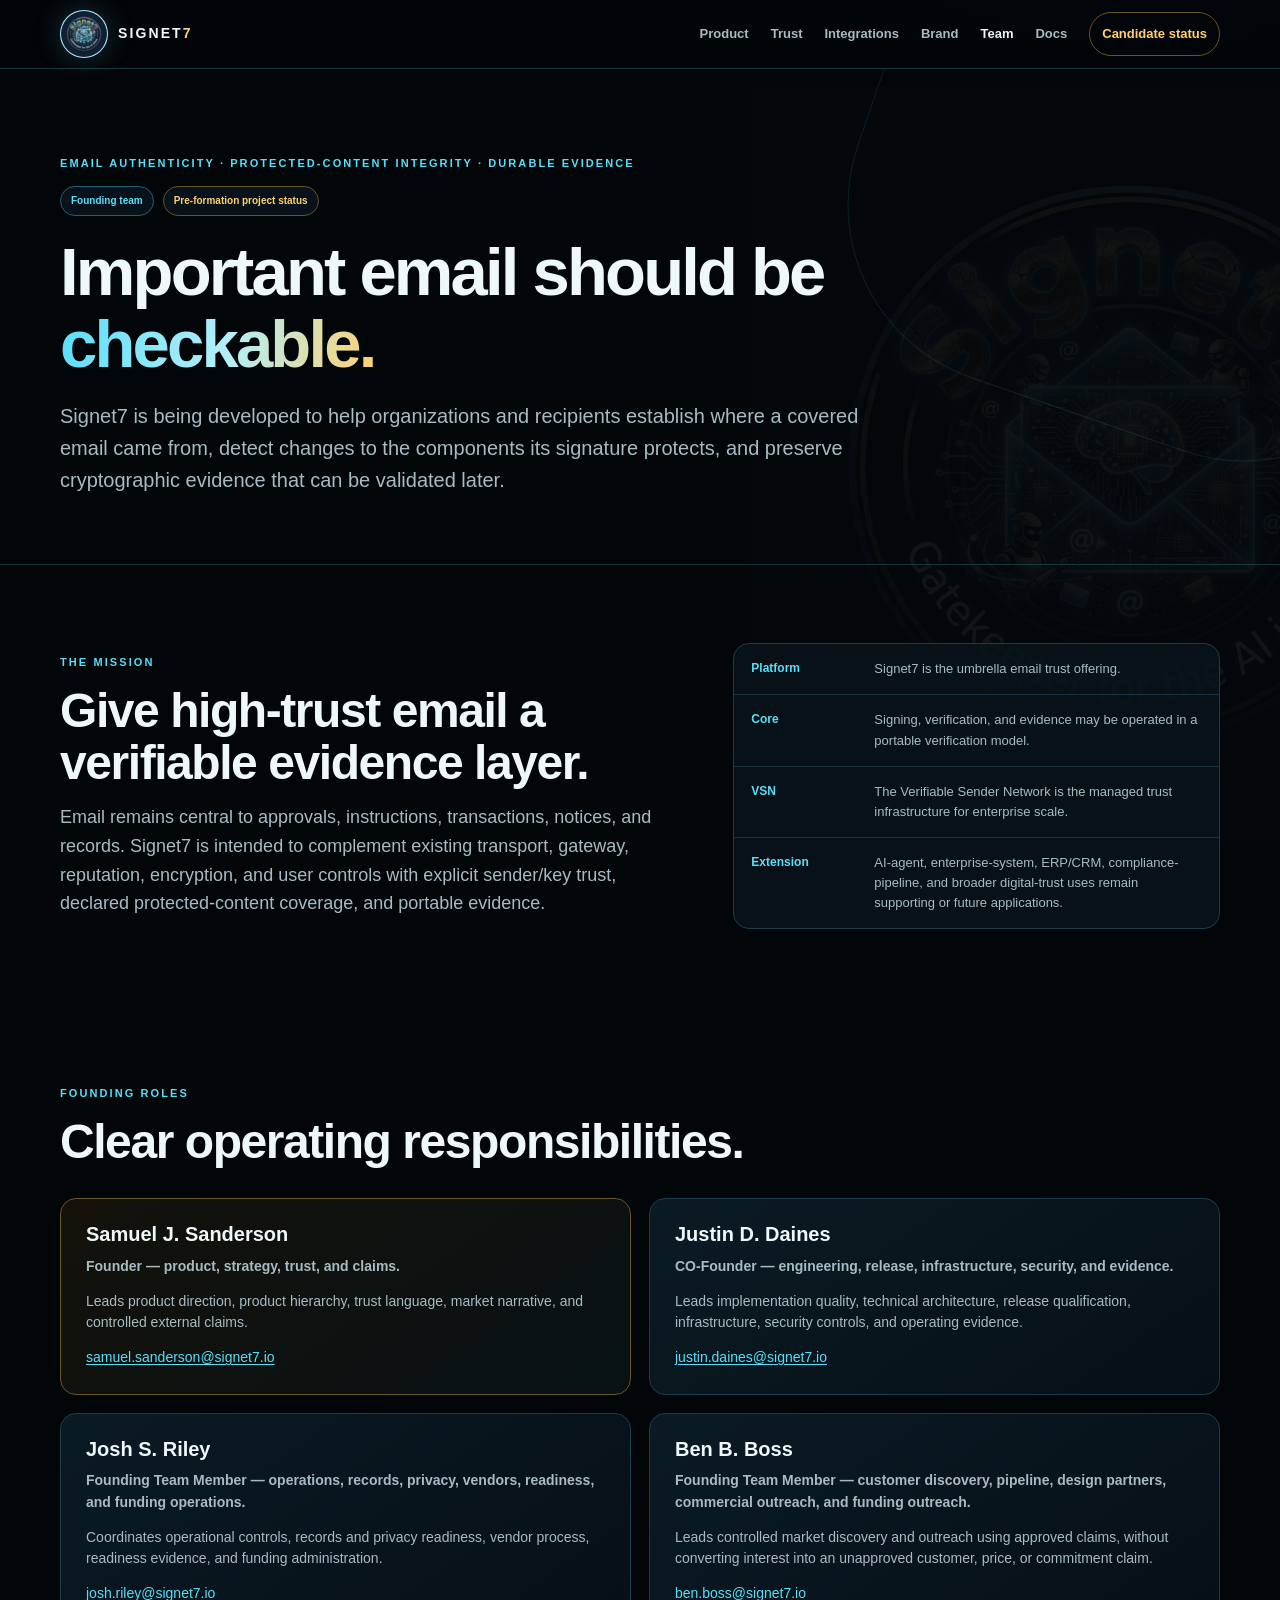
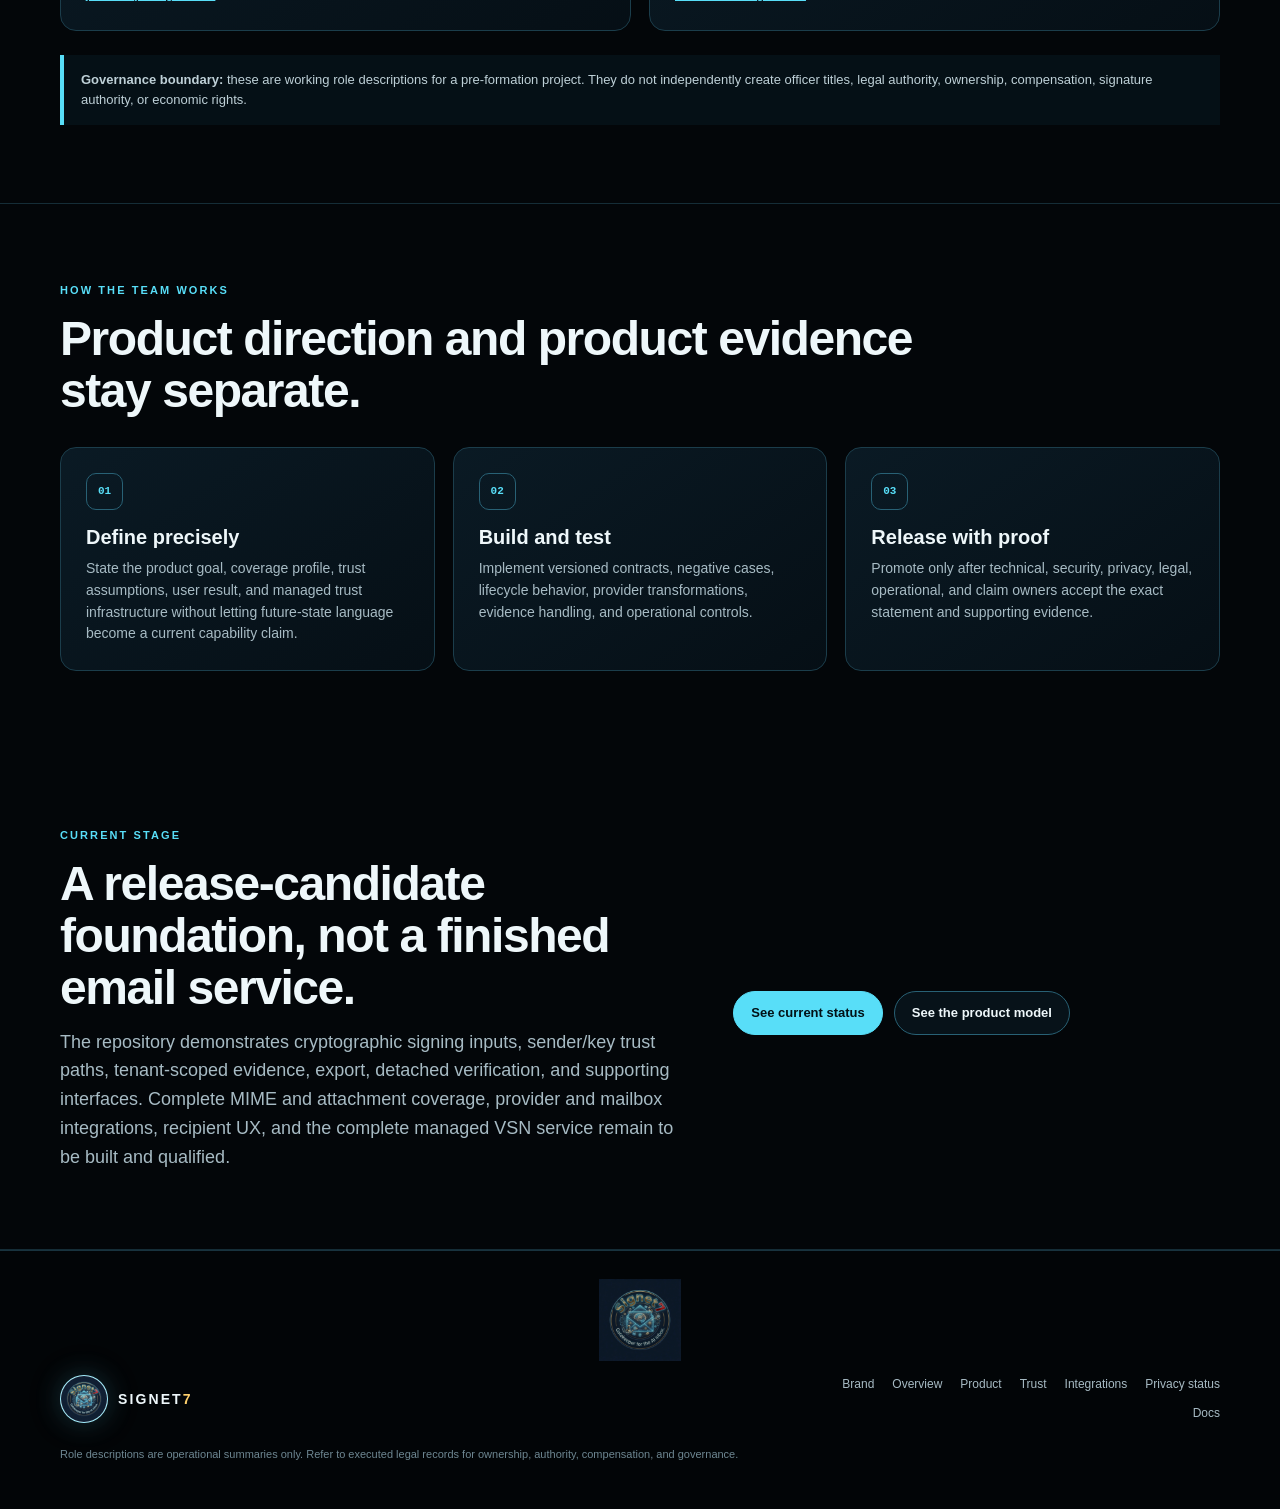
==== commit b8ba7126: "brand: complete seal-system navigation on about.html" ====
--- a/about.html
+++ b/about.html
@@ -133,7 +133,7 @@
   <footer class="footer">
     <div class="container footer-grid">
       <div><a class="brand" href="index.html"><img src="assets/signet7-logo.png" alt="Signet7 circular S7 seal"><span>SIGNET<strong>7</strong></span></a><div class="legal-note">Role descriptions are operational summaries only. Refer to executed legal records for ownership, authority, compensation, and governance.</div></div>
-      <div class="footer-links"><a href="index.html">Overview</a><a href="product.html">Product</a><a href="trust.html">Trust</a><a href="integrations.html">Integrations</a><a href="privacy.html">Privacy status</a><a href="docs.html">Docs</a></div>
+      <div class="footer-links"><a href="brand.html">Brand</a><a href="index.html">Overview</a><a href="product.html">Product</a><a href="trust.html">Trust</a><a href="integrations.html">Integrations</a><a href="privacy.html">Privacy status</a><a href="docs.html">Docs</a></div>
     </div>
   </footer>
 </body>
--- a/assets/site.css
+++ b/assets/site.css
@@ -794,3 +794,10 @@
   html { scroll-behavior: auto; }
   *, *::before, *::after { transition-duration: .001ms !important; animation-duration: .001ms !important; }
 }
+
+.token-ink { background: #030609; }
+.token-cyan { background: #37ddff; color: #001016; }
+.token-gold { background: #f2b84b; color: #171006; }
+.token-green { background: #59d99e; color: #03120c; }
+.token-red { background: #ff7c80; color: #170506; }
+.token-cyan span, .token-gold span, .token-green span, .token-red span { color: currentColor; opacity: .78; }
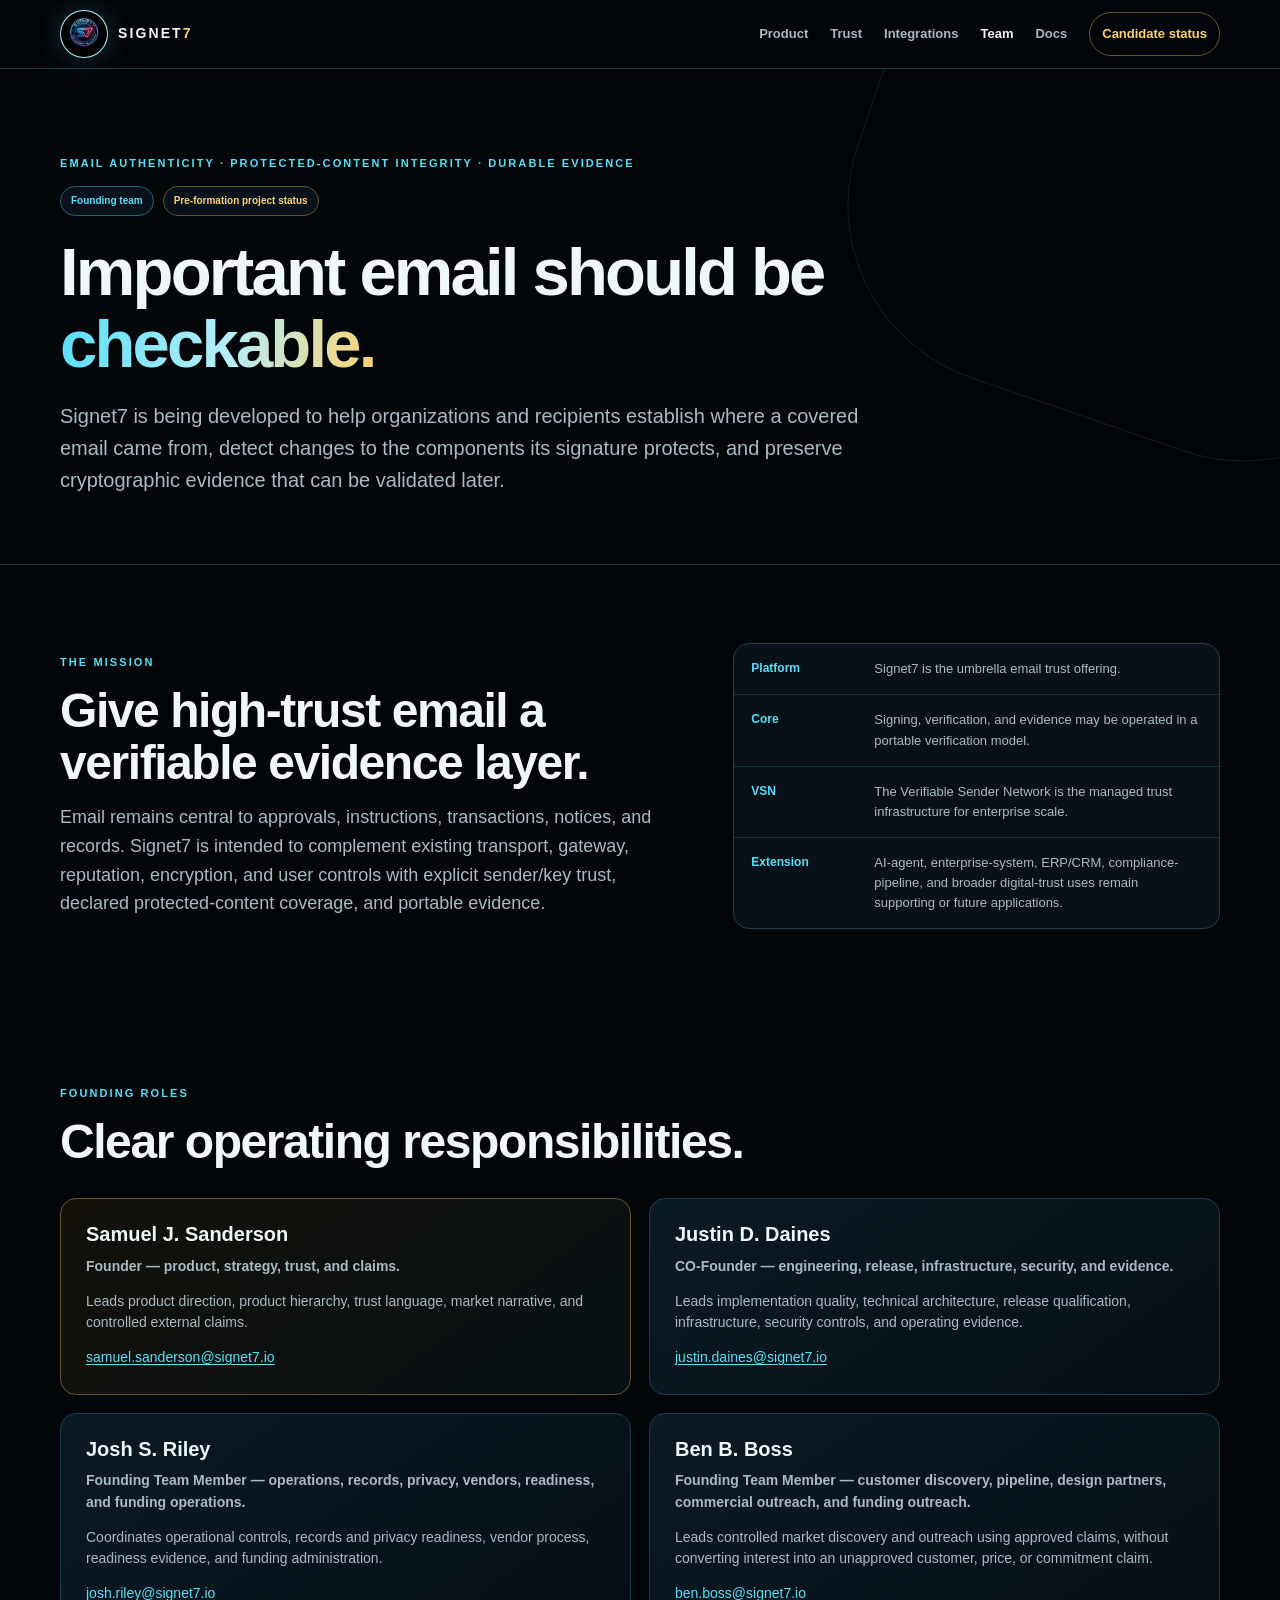
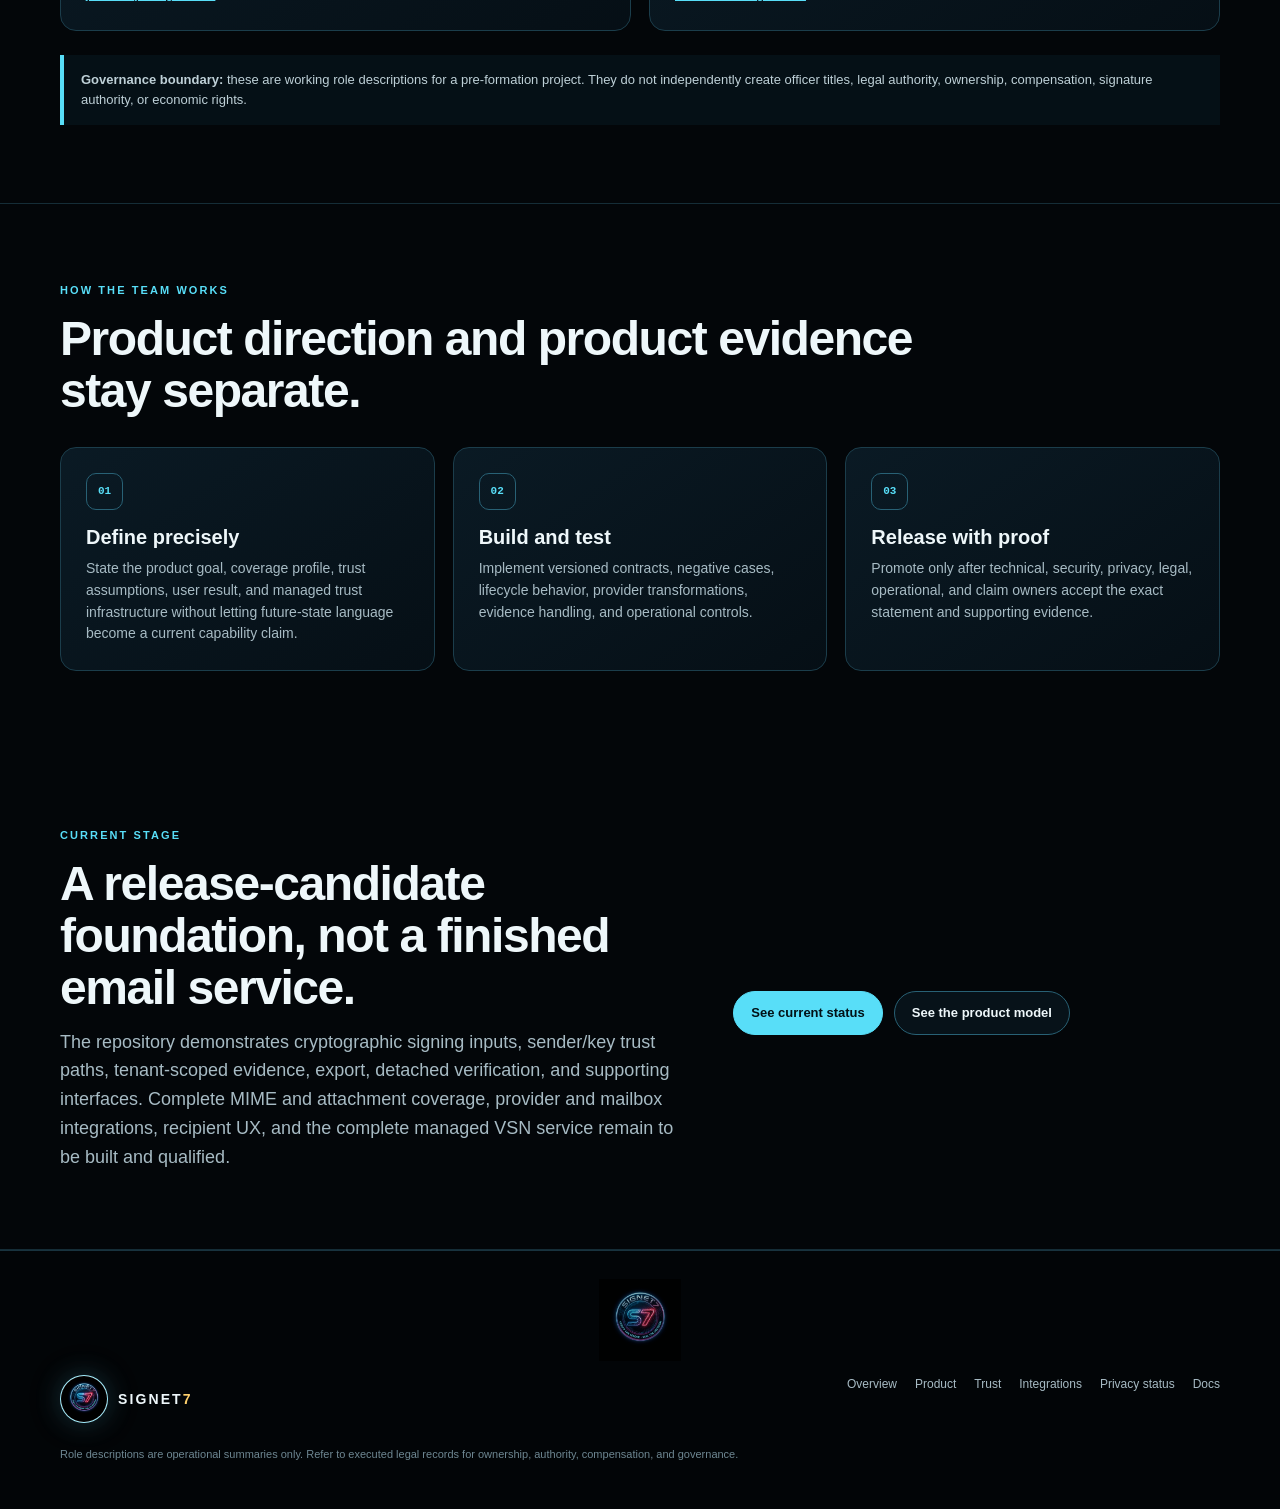
==== commit b5cc2eb2: "brand: adopt Verify the Sender · Seal the Decision logo" ====
--- a/about.html
+++ b/about.html
@@ -1,4 +1,4 @@
-<!DOCTYPE html>
+<!doctype html>
 <html lang="en">
 <head>
   <meta charset="utf-8">
@@ -14,21 +14,19 @@
   <a class="skip-link" href="#main-content">Skip to content</a>
   <header class="site-header">
     <nav class="nav container" aria-label="Primary">
-      <a class="brand" href="index.html"><img src="assets/signet7-logo.png" alt="Signet7 circular S7 seal"><span>SIGNET<strong>7</strong></span></a>
+      <a class="brand" href="index.html"><img src="assets/signet7-circle-logo-official-v2.png" alt="Signet7 — Verify the Sender, Seal the Decision"><span>SIGNET<strong>7</strong></span></a>
       <div class="nav-links">
         <a href="product.html">Product</a>
         <a href="trust.html">Trust</a>
         <a href="integrations.html">Integrations</a>
-        <a href="brand.html">Brand</a>
         <a href="about.html" aria-current="page">Team</a>
         <a href="docs.html">Docs</a>
-        <a class="nav-cta" href="docs.html">Candidate status</a>
+        <a class="nav-cta" href="../../01-strategy/PRODUCT-STATUS.md">Candidate status</a>
       </div>
     </nav>
   </header>
 
   <main id="main-content">
-    <div class="brand-halo" aria-hidden="true"><img src="assets/signet7-logo.png" alt=""></div>
     <section class="page-hero">
       <div class="container">
         <div class="eyebrow">Email authenticity · protected-content integrity · durable evidence</div>
@@ -123,7 +121,7 @@
           <p class="section-intro">The repository demonstrates cryptographic signing inputs, sender/key trust paths, tenant-scoped evidence, export, detached verification, and supporting interfaces. Complete MIME and attachment coverage, provider and mailbox integrations, recipient UX, and the complete managed VSN service remain to be built and qualified.</p>
         </div>
         <div class="actions">
-          <a class="button primary" href="docs.html">See current status</a>
+          <a class="button primary" href="../../01-strategy/PRODUCT-STATUS.md">See current status</a>
           <a class="button secondary" href="product.html">See the product model</a>
         </div>
       </div>
@@ -132,8 +130,8 @@
 
   <footer class="footer">
     <div class="container footer-grid">
-      <div><a class="brand" href="index.html"><img src="assets/signet7-logo.png" alt="Signet7 circular S7 seal"><span>SIGNET<strong>7</strong></span></a><div class="legal-note">Role descriptions are operational summaries only. Refer to executed legal records for ownership, authority, compensation, and governance.</div></div>
-      <div class="footer-links"><a href="brand.html">Brand</a><a href="index.html">Overview</a><a href="product.html">Product</a><a href="trust.html">Trust</a><a href="integrations.html">Integrations</a><a href="privacy.html">Privacy status</a><a href="docs.html">Docs</a></div>
+      <div><a class="brand" href="index.html"><img src="assets/signet7-circle-logo-official-v2.png" alt="Signet7 — Verify the Sender, Seal the Decision"><span>SIGNET<strong>7</strong></span></a><div class="legal-note">Role descriptions are operational summaries only. Refer to executed legal records for ownership, authority, compensation, and governance.</div></div>
+      <div class="footer-links"><a href="index.html">Overview</a><a href="product.html">Product</a><a href="trust.html">Trust</a><a href="integrations.html">Integrations</a><a href="privacy.html">Privacy status</a><a href="docs.html">Docs</a></div>
     </div>
   </footer>
 </body>
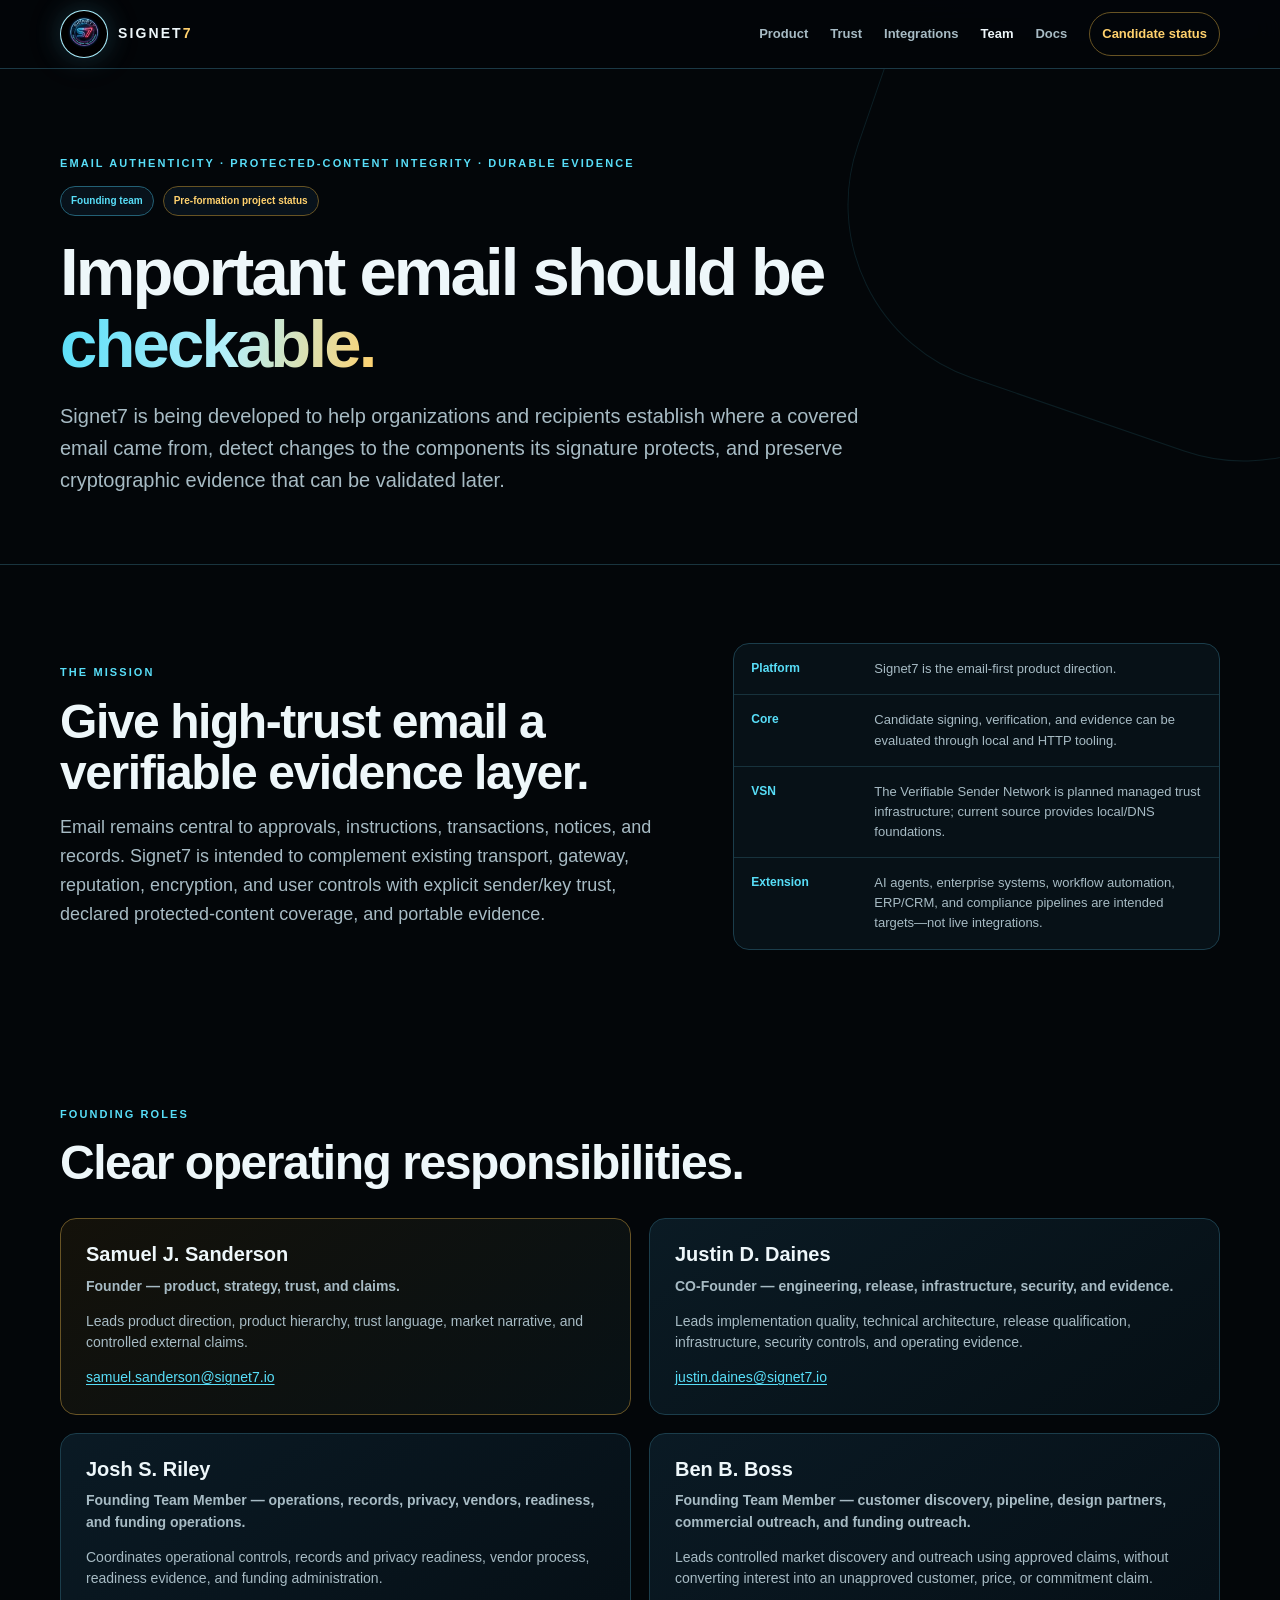
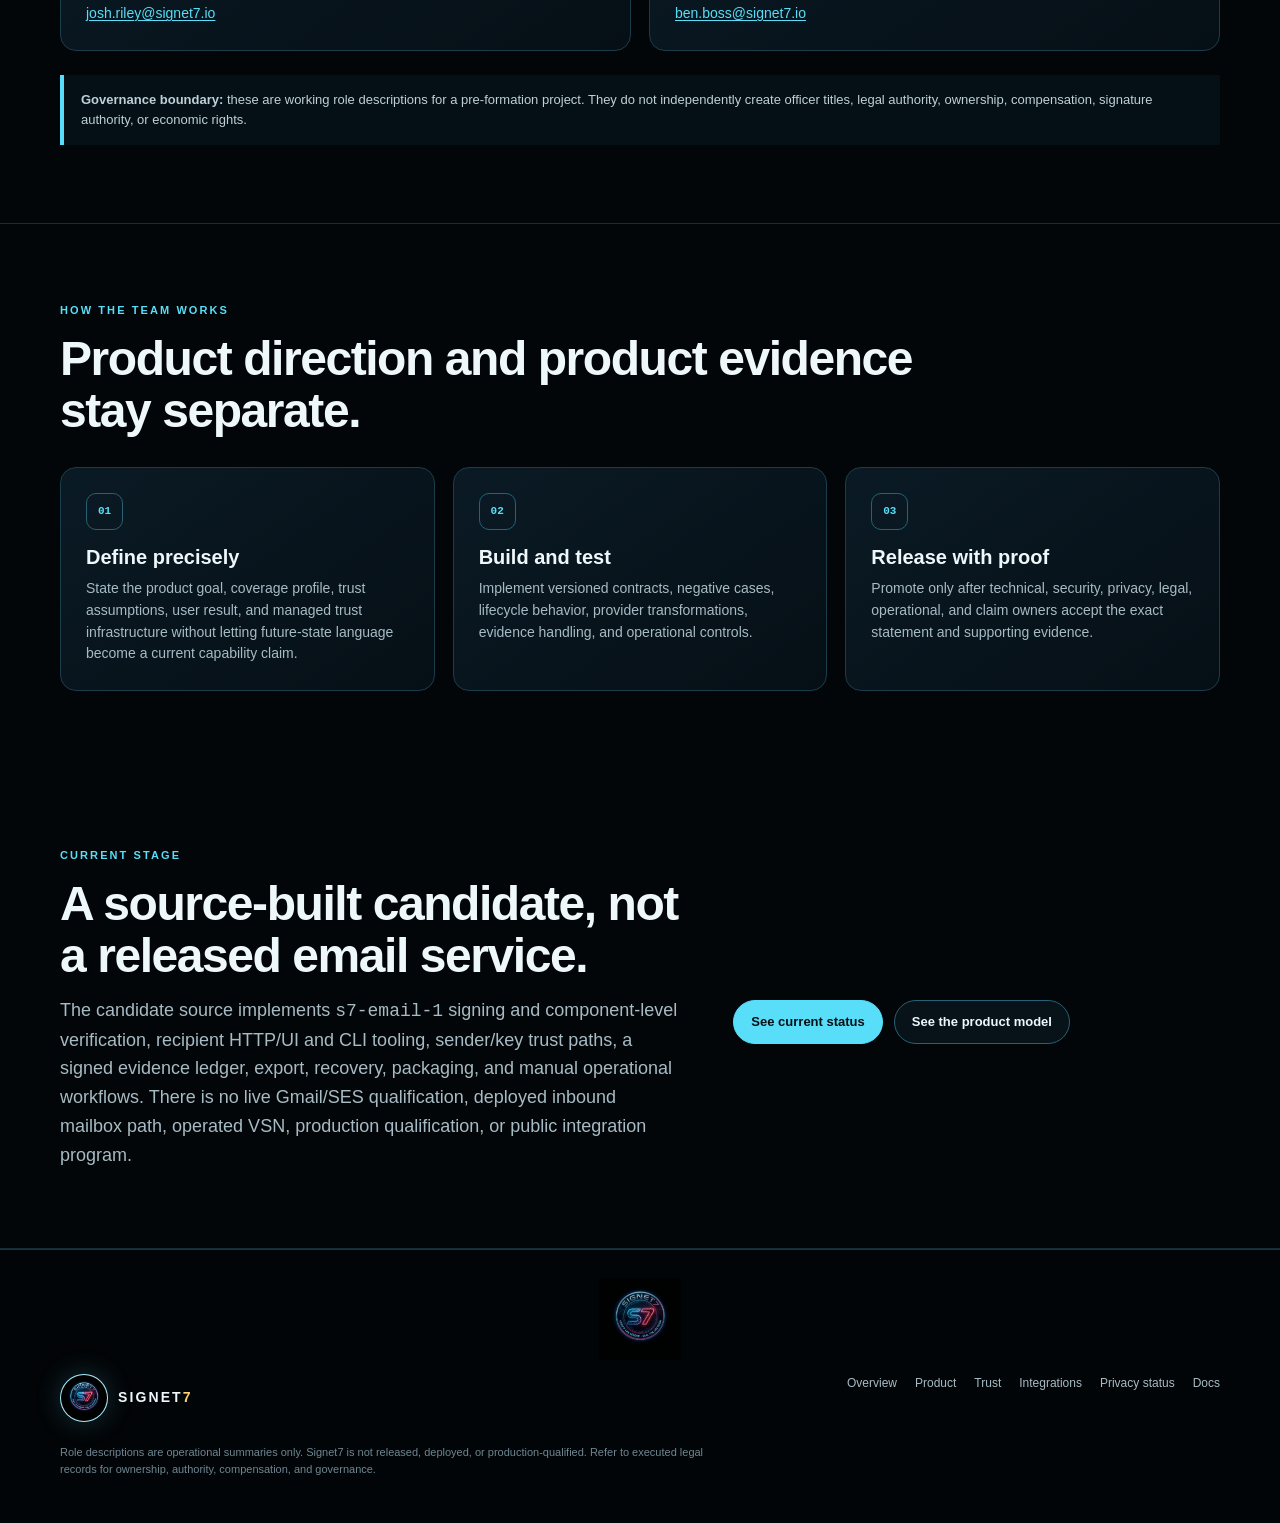
==== commit 73b7eb44: "docs: reconcile public product truth" ====
--- a/about.html
+++ b/about.html
@@ -3,7 +3,7 @@
 <head>
   <meta charset="utf-8">
   <meta name="viewport" content="width=device-width,initial-scale=1">
-  <meta name="description" content="Meet the Signet7 founding team and the mission to make important email independently verifiable and tamper-evident.">
+  <meta name="description" content="Meet the Signet7 founding team and the mission behind a source-built signed-email verification candidate that is not released, deployed, or production-qualified.">
   <meta name="theme-color" content="#030609">
   <title>Team and Mission | Signet7</title>
   <link rel="icon" type="image/png" href="assets/favicon.png">
@@ -21,7 +21,7 @@
         <a href="integrations.html">Integrations</a>
         <a href="about.html" aria-current="page">Team</a>
         <a href="docs.html">Docs</a>
-        <a class="nav-cta" href="../../01-strategy/PRODUCT-STATUS.md">Candidate status</a>
+        <a class="nav-cta" href="docs.html#candidate-status">Candidate status</a>
       </div>
     </nav>
   </header>
@@ -47,10 +47,10 @@
           <p class="section-intro">Email remains central to approvals, instructions, transactions, notices, and records. Signet7 is intended to complement existing transport, gateway, reputation, encryption, and user controls with explicit sender/key trust, declared protected-content coverage, and portable evidence.</p>
         </div>
         <div class="scope-list">
-          <div class="scope-row"><b>Platform</b><span>Signet7 is the umbrella email trust offering.</span></div>
-          <div class="scope-row"><b>Core</b><span>Signing, verification, and evidence may be operated in a portable verification model.</span></div>
-          <div class="scope-row"><b>VSN</b><span>The Verifiable Sender Network is the managed trust infrastructure for enterprise scale.</span></div>
-          <div class="scope-row"><b>Extension</b><span>AI-agent, enterprise-system, ERP/CRM, compliance-pipeline, and broader digital-trust uses remain supporting or future applications.</span></div>
+          <div class="scope-row"><b>Platform</b><span>Signet7 is the email-first product direction.</span></div>
+          <div class="scope-row"><b>Core</b><span>Candidate signing, verification, and evidence can be evaluated through local and HTTP tooling.</span></div>
+          <div class="scope-row"><b>VSN</b><span>The Verifiable Sender Network is planned managed trust infrastructure; current source provides local/DNS foundations.</span></div>
+          <div class="scope-row"><b>Extension</b><span>AI agents, enterprise systems, workflow automation, ERP/CRM, and compliance pipelines are intended targets—not live integrations.</span></div>
         </div>
       </div>
     </section>
@@ -117,11 +117,11 @@
       <div class="container split">
         <div>
           <div class="eyebrow">Current stage</div>
-          <h2>A release-candidate foundation, not a finished email service.</h2>
-          <p class="section-intro">The repository demonstrates cryptographic signing inputs, sender/key trust paths, tenant-scoped evidence, export, detached verification, and supporting interfaces. Complete MIME and attachment coverage, provider and mailbox integrations, recipient UX, and the complete managed VSN service remain to be built and qualified.</p>
+          <h2>A source-built candidate, not a released email service.</h2>
+          <p class="section-intro">The candidate source implements <code>s7-email-1</code> signing and component-level verification, recipient HTTP/UI and CLI tooling, sender/key trust paths, a signed evidence ledger, export, recovery, packaging, and manual operational workflows. There is no live Gmail/SES qualification, deployed inbound mailbox path, operated VSN, production qualification, or public integration program.</p>
         </div>
         <div class="actions">
-          <a class="button primary" href="../../01-strategy/PRODUCT-STATUS.md">See current status</a>
+          <a class="button primary" href="docs.html#candidate-status">See current status</a>
           <a class="button secondary" href="product.html">See the product model</a>
         </div>
       </div>
@@ -130,7 +130,7 @@
 
   <footer class="footer">
     <div class="container footer-grid">
-      <div><a class="brand" href="index.html"><img src="assets/signet7-circle-logo-official-v2.png" alt="Signet7 — Verify the Sender, Seal the Decision"><span>SIGNET<strong>7</strong></span></a><div class="legal-note">Role descriptions are operational summaries only. Refer to executed legal records for ownership, authority, compensation, and governance.</div></div>
+      <div><a class="brand" href="index.html"><img src="assets/signet7-circle-logo-official-v2.png" alt="Signet7 — Verify the Sender, Seal the Decision"><span>SIGNET<strong>7</strong></span></a><div class="legal-note">Role descriptions are operational summaries only. Signet7 is not released, deployed, or production-qualified. Refer to executed legal records for ownership, authority, compensation, and governance.</div></div>
       <div class="footer-links"><a href="index.html">Overview</a><a href="product.html">Product</a><a href="trust.html">Trust</a><a href="integrations.html">Integrations</a><a href="privacy.html">Privacy status</a><a href="docs.html">Docs</a></div>
     </div>
   </footer>
